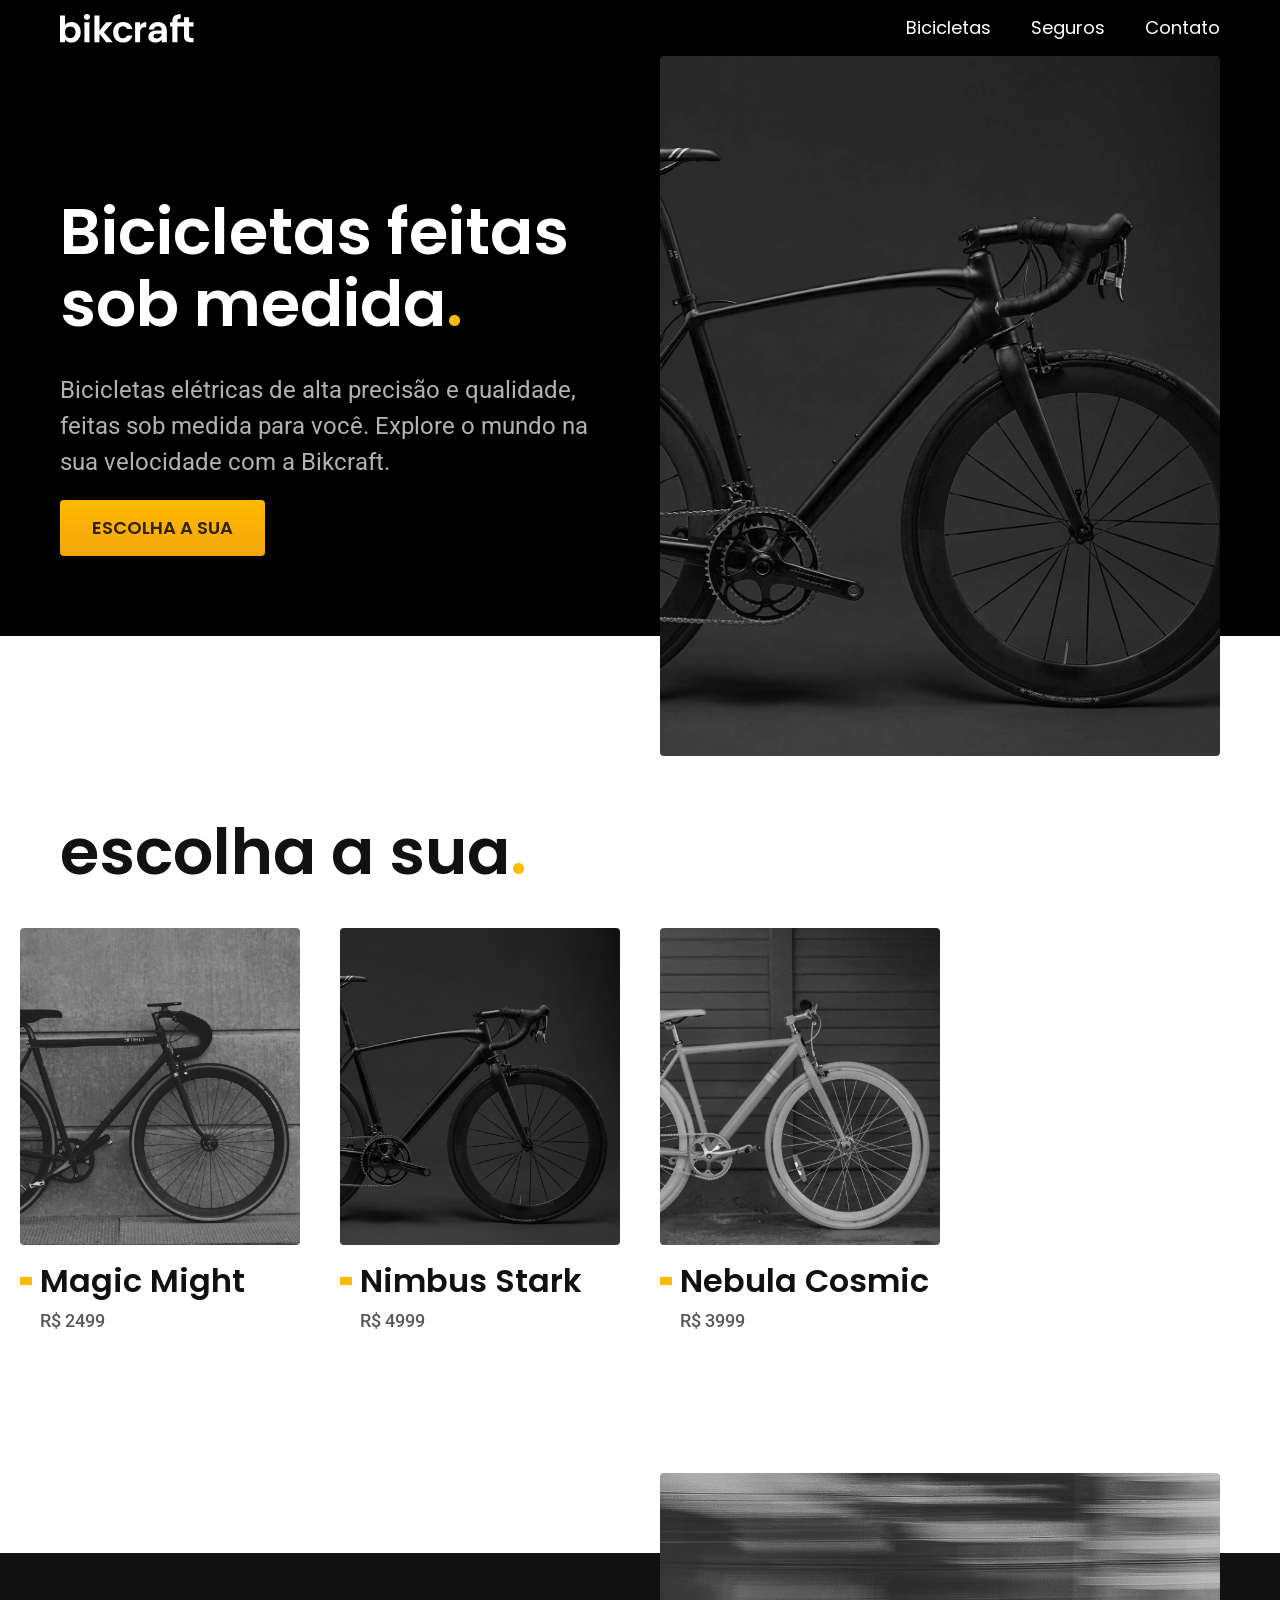
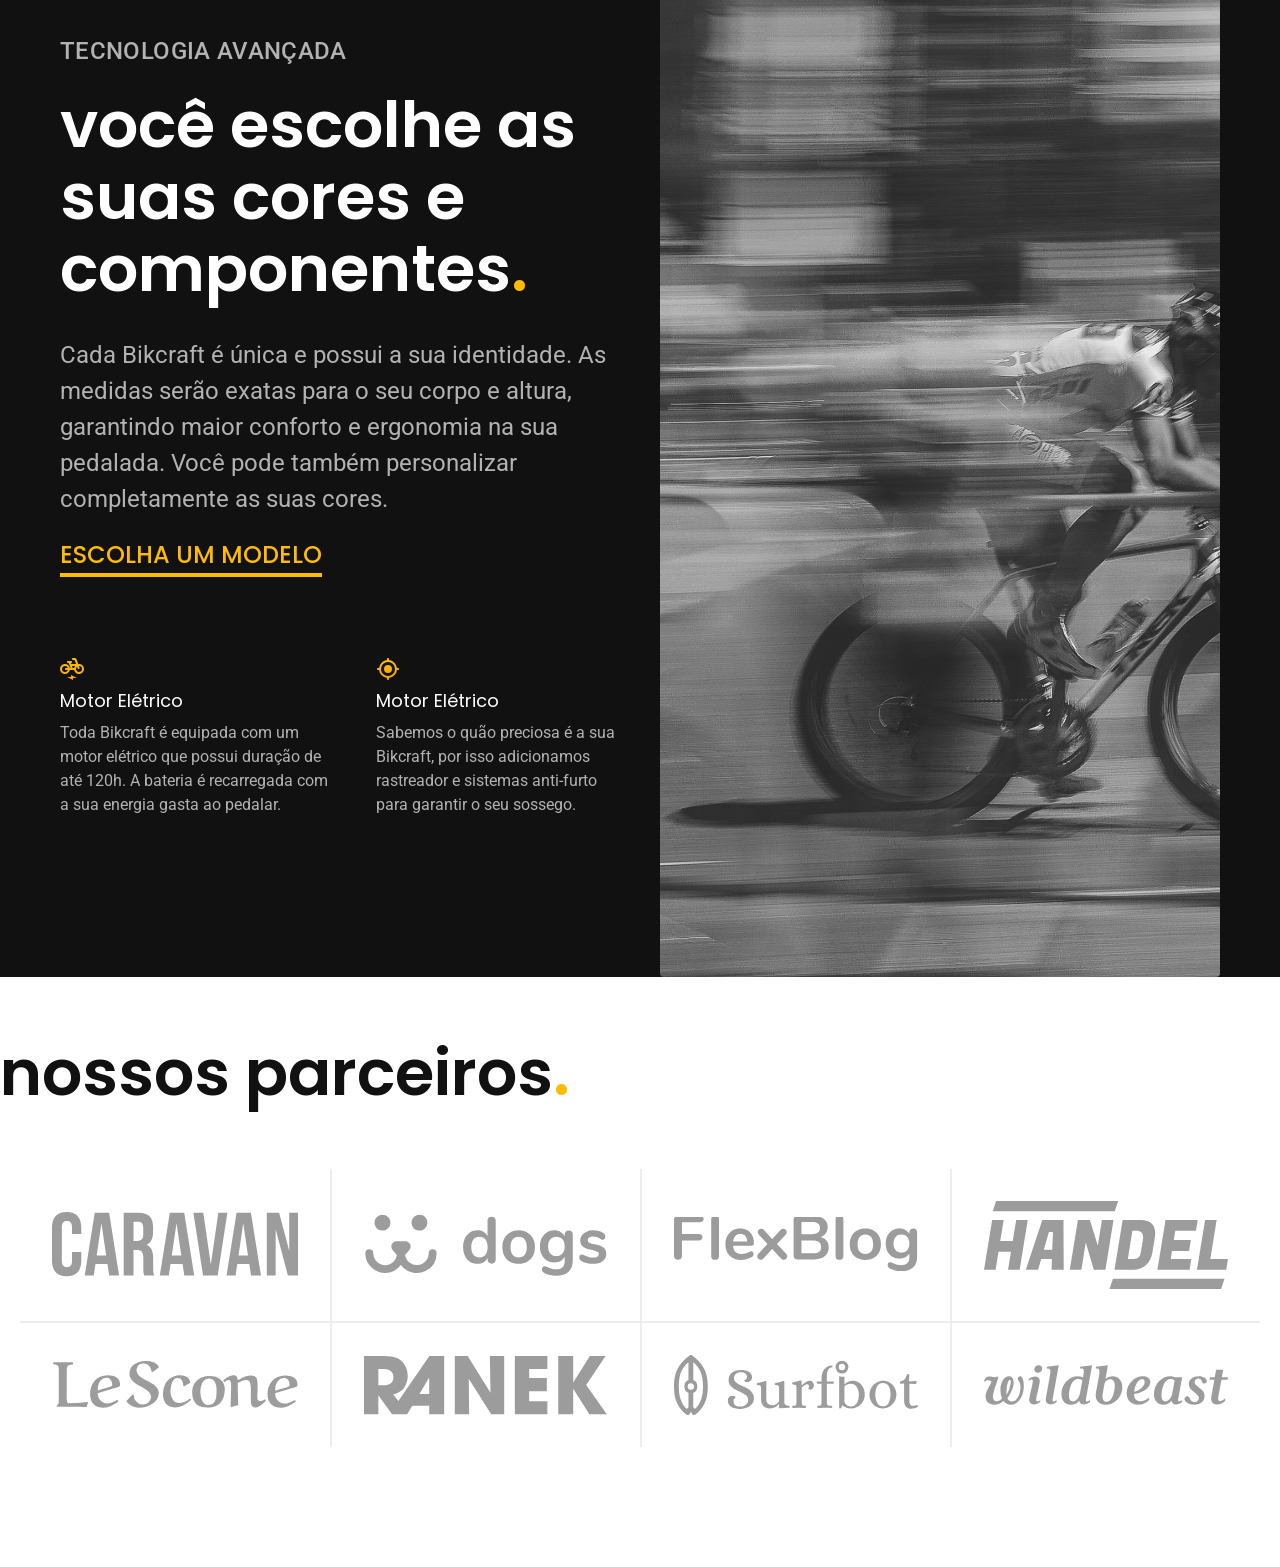
==== index.html @ 972c674c "Parceiros" ====
<!DOCTYPE html>
<html lang="en">

<head>
  <meta charset="UTF-8">
  <meta name="viewport" content="width=device-width, initial-scale=1.0">
  <title>Bikcraft - Bicicletas Elétricas</title>
  <meta name="description" content="Bicicletas elétricas de alta precisão e qualidade, feitas sob medida para o cliente. Explore o mundo na sua velocidade com a Bikcraft.">

  <link rel="stylesheet" href="./css/styles.css">
  <link rel="preconnect" href="https://fonts.googleapis.com">
  <link rel="preconnect" href="https://fonts.gstatic.com" crossorigin>
  <link href="https://fonts.googleapis.com/css2?family=Poppins:wght@400;600&family=Roboto&display=swap" rel="stylesheet">
</head>

<body>
  <header class="header-bg">
    <div class="header container">
      <a href="./">
        <img src="./img/bikcraft.svg" alt="Bikcraft">
      </a>
      <nav aria-label="primiria">
        <ul class="header-menu font-1-m cor-0">
          <li><a href="./bicicletas.html">Bicicletas</a></li>
          <li><a href="./seguros.html">Seguros</a></li>
          <li><a href="./contato.html">Contato</a></li>
        </ul>
      </nav>
    </div>
  </header>

  <main class="introducao-bg">
    <div class="introducao container">
      <div class="introducao-conteudo">
        <h1 class="font-1-xxl cor-0">Bicicletas feitas sob medida<span class="cor-p1">.</span></h1>
        <p class="font-2-l cor-5">
          Bicicletas elétricas de alta precisão e qualidade, feitas sob medida para você. Explore o mundo na sua velocidade com a Bikcraft.
        </p>
        <a class="botao" href="./bicicletas.html">Escolha a sua</a>
      </div>
      <div>
        <img src="./img/fotos/introducao.jpg" alt="Bicicleta elétrica preta.">
      </div>
    </div>
  </main>

  <article class="bicicletas-lista">
    <h2 class="container font-1-xxl">escolha a sua<span class="cor-p1">.</span></h2>

    <ul>
      <li>
        <a href="./bicicletas/magic.html">
          <img src="./img/bicicletas/magic-home.jpg" alt="Bicicleta">
          <h3 class="font-1-xl">Magic Might</h3>
          <span class="font-2-m cor-8">R$ 2499</span>
        </a>
      </li>
      <li>
        <a href="./bicicletas/nimbus.html">
          <img src="./img/bicicletas/nimbus-home.jpg" alt="Bicicleta">
          <h3 class="font-1-xl">Nimbus Stark</h3>
          <span class="font-2-m cor-8">R$ 4999</span>
        </a>
      </li>
      <li>
        <a href="./bicicletas/nebula.html">
          <img src="./img/bicicletas/nebula-home.jpg" alt="Bicicleta">
          <h3 class="font-1-xl">Nebula Cosmic</h3>
          <span class="font-2-m cor-8">R$ 3999</span>
        </a>
      </li>
    </ul>
  </article>

  <article class="tecnologia-bg">
    <div class="tecnologia container">
      <div class="tecnologia-conteudo">
        <span class="font-2-l-b cor-5">Tecnologia Avançada</span>
        <h2 class="font-1-xxl cor-0">você escolhe as suas cores e componentes<span class="cor-p1">.</span></h2>
        <p class="font-2-l cor-5">Cada Bikcraft é única e possui a sua identidade. As medidas serão exatas para o seu corpo e altura, garantindo maior conforto e ergonomia na sua pedalada. Você pode também personalizar completamente as suas cores.</p>
        <a class="link" href="./bicicletas.html">Escolha um modelo</a>
        <div class="tecnologia-vantagens">
          <div>
            <img src="./img/icones/eletrica.svg" alt="">
            <h3 class="font-1-m cor-0">Motor Elétrico</h3>
            <p class="font-2-s cor-5">Toda Bikcraft é equipada com um motor elétrico que possui duração de até 120h. A bateria é recarregada com a sua energia gasta ao pedalar.</p>
          </div>
          <div>
            <img src="./img/icones/rastreador.svg" alt="">
            <h3 class="font-1-m cor-0">Motor Elétrico</h3>
            <p class="font-2-s cor-5">Sabemos o quão preciosa é a sua Bikcraft, por isso adicionamos rastreador e sistemas anti-furto para garantir o seu sossego.</p>
          </div>
        </div>
      </div>
      <div class="tecnologia-imagem">
        <img src="./img/fotos/tecnologia.jpg" alt="">
      </div>
    </div>
  </article>

  <section class="parceiros" aria-label="Nossos Parceiros">
    <h2 class="font-1-xxl cor">nossos parceiros<span class="cor-p1">.</span></h2>

    <ul>
      <li><img src="./img/parceiros/caravan.svg" alt="caravan"></li>
      <li><img src="./img/parceiros/dogs.svg" alt="dogs"></li>
      <li><img src="./img/parceiros/flexblog.svg" alt="flexblog"></li>
      <li><img src="./img/parceiros/handel.svg" alt="handel"></li>
      <li><img src="./img/parceiros/lescone.svg" alt="lescone"></li>
      <li><img src="./img/parceiros/ranek.svg" alt="ranek"></li>
      <li><img src="./img/parceiros/surfbot.svg" alt="surfbot"></li>
      <li><img src="./img/parceiros/wildbeast.svg" alt="wildbeast"></li>
    </ul>

  </section>
</body>

</html>
---- css/styles.css ----
@import "./global/global.css";
@import "./utilidades/tipografia.css";
@import "./utilidades/cores.css";

@import "./global/header.css";

/*Utilidades*/
@import "./utilidades/componentes.css";


/* Home */
@import "./home/introducao.css";
@import "./home/tecnologia.css";
@import "./home/parceiros.css";


/* Bicicletas */
@import "./bicicletas/bicicletas-lista.css";
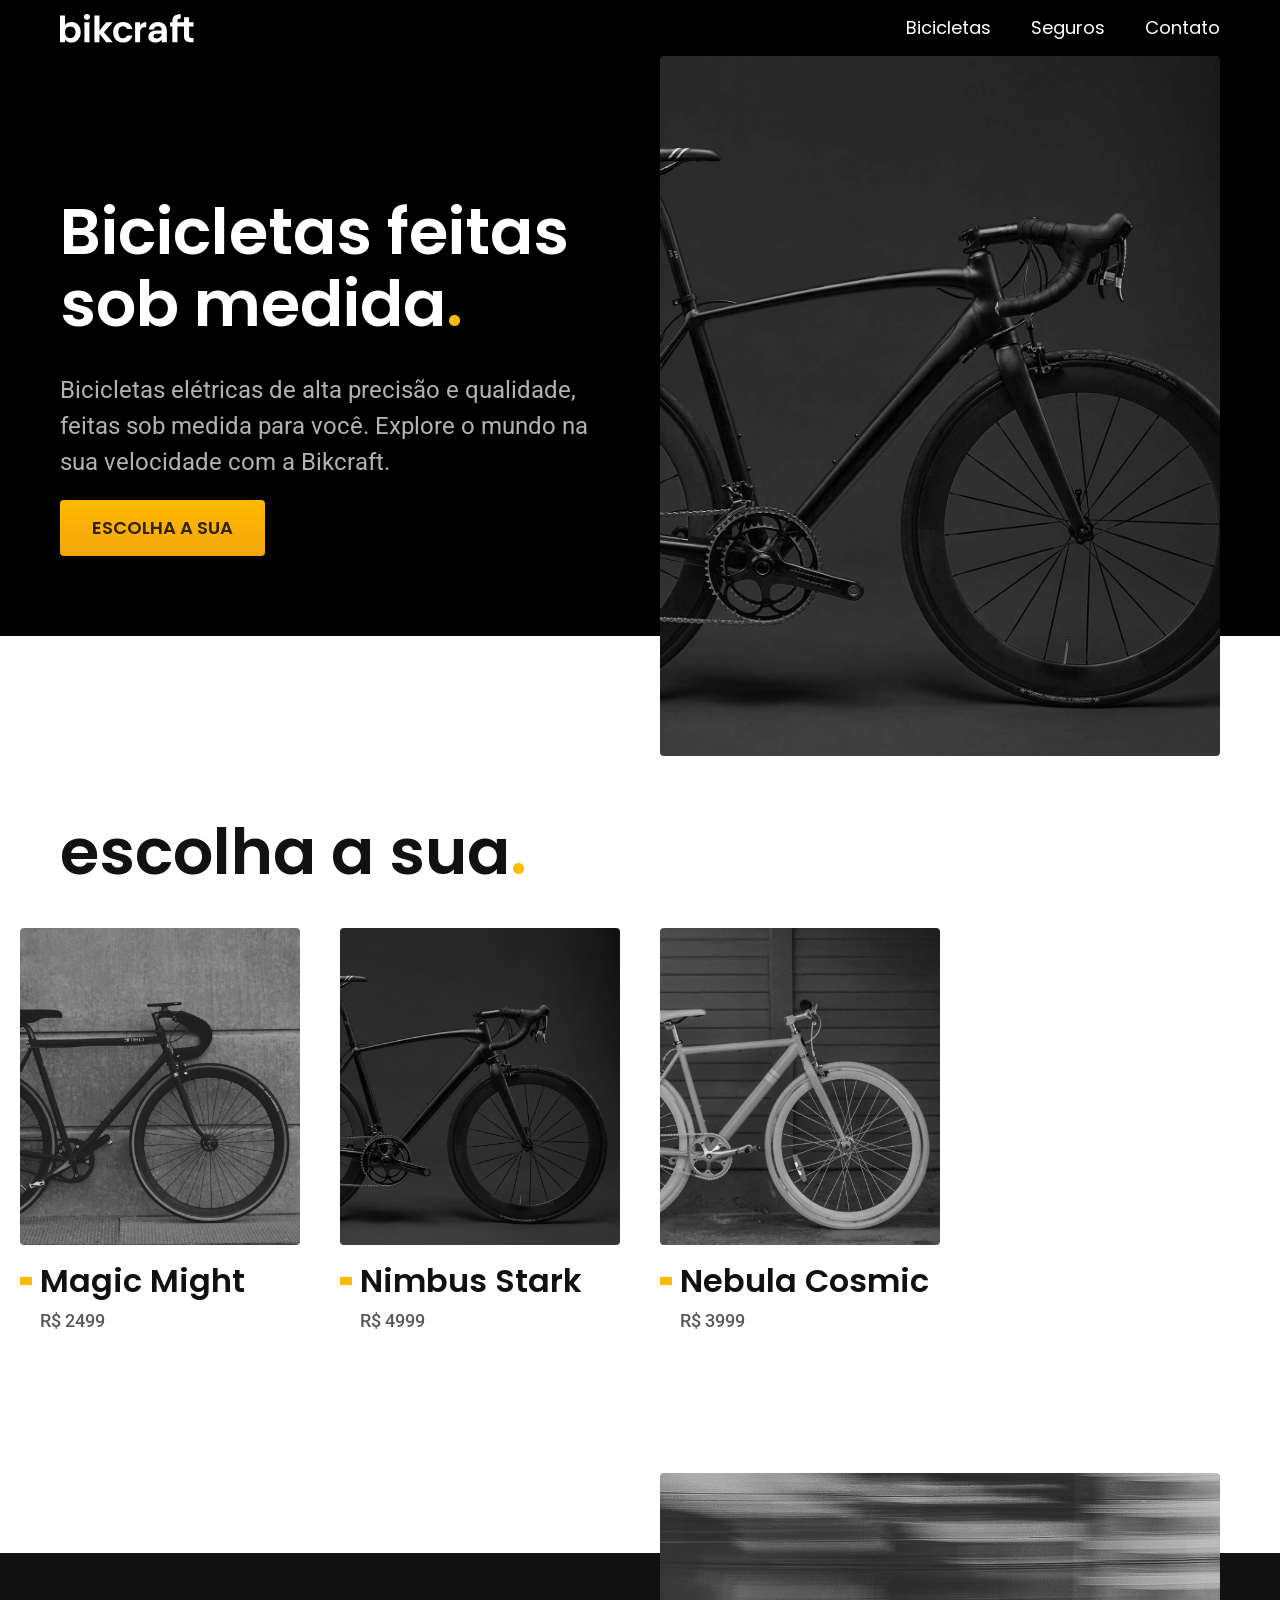
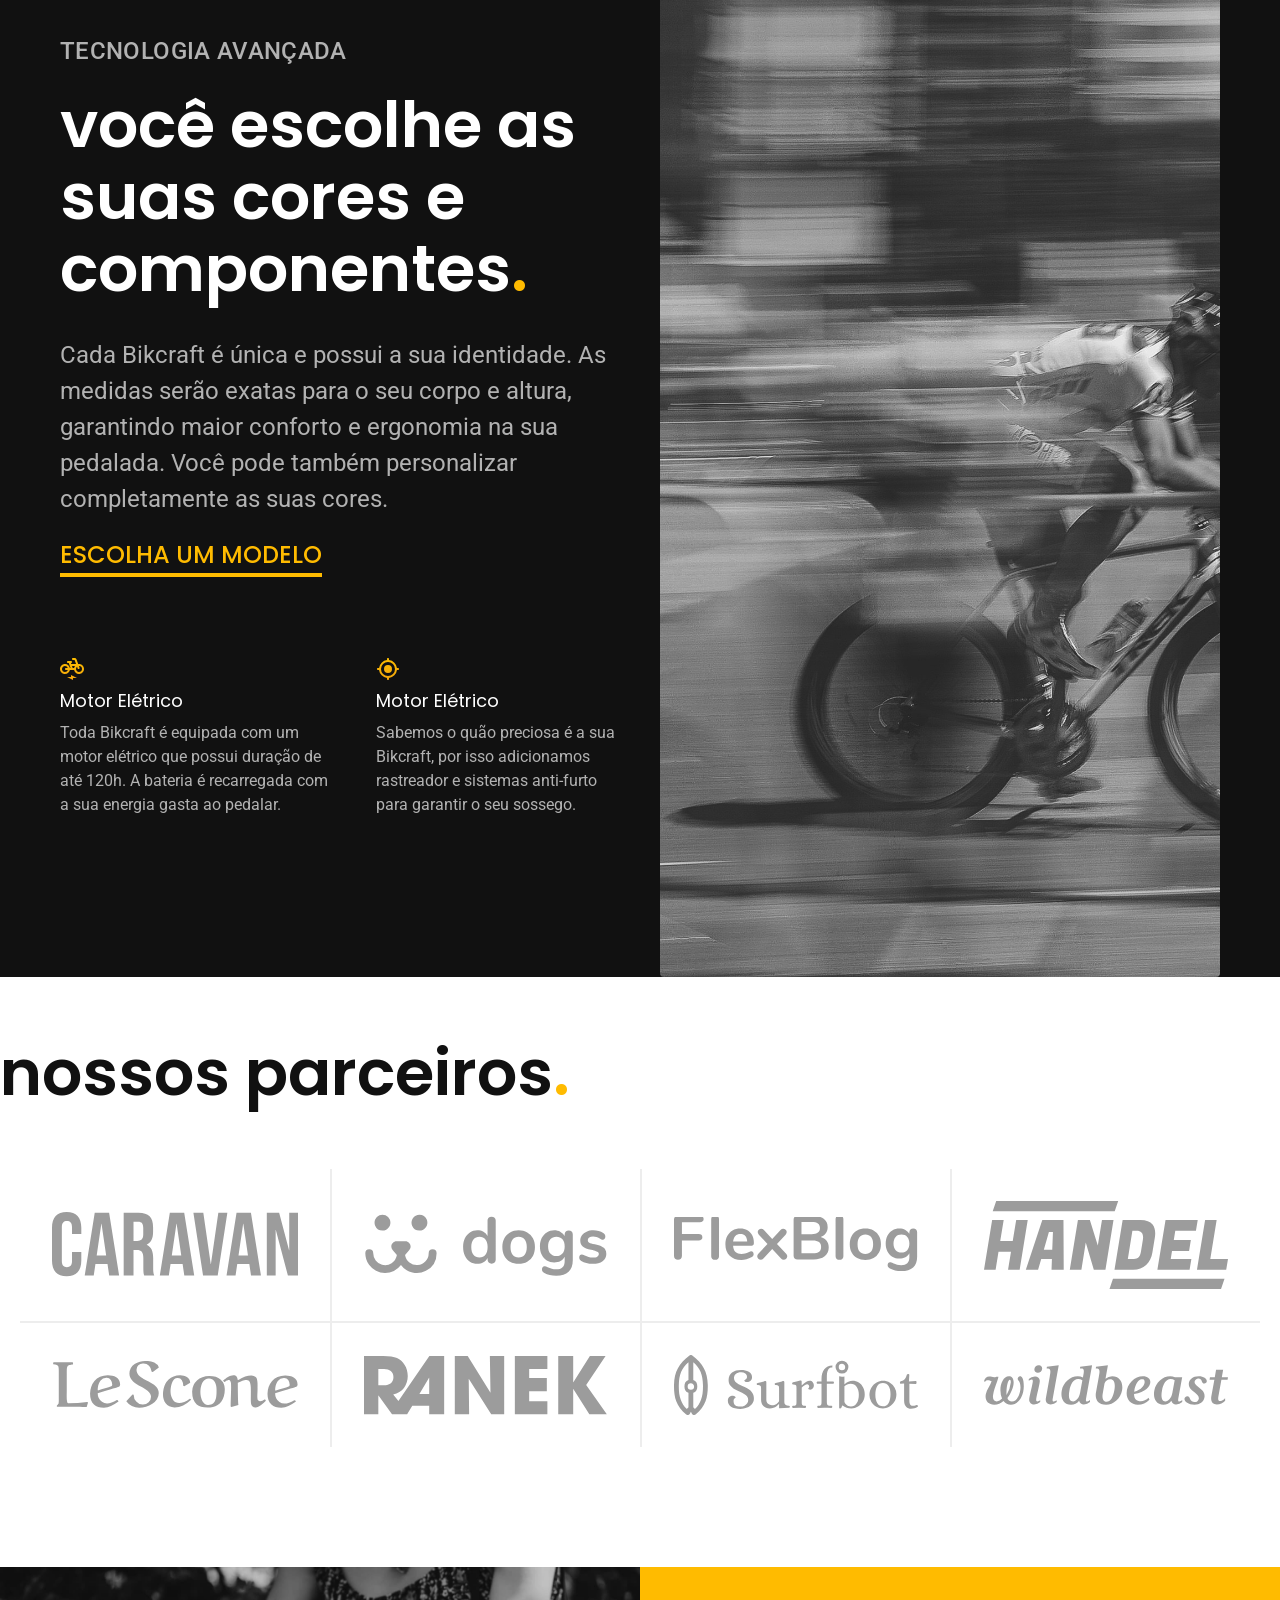
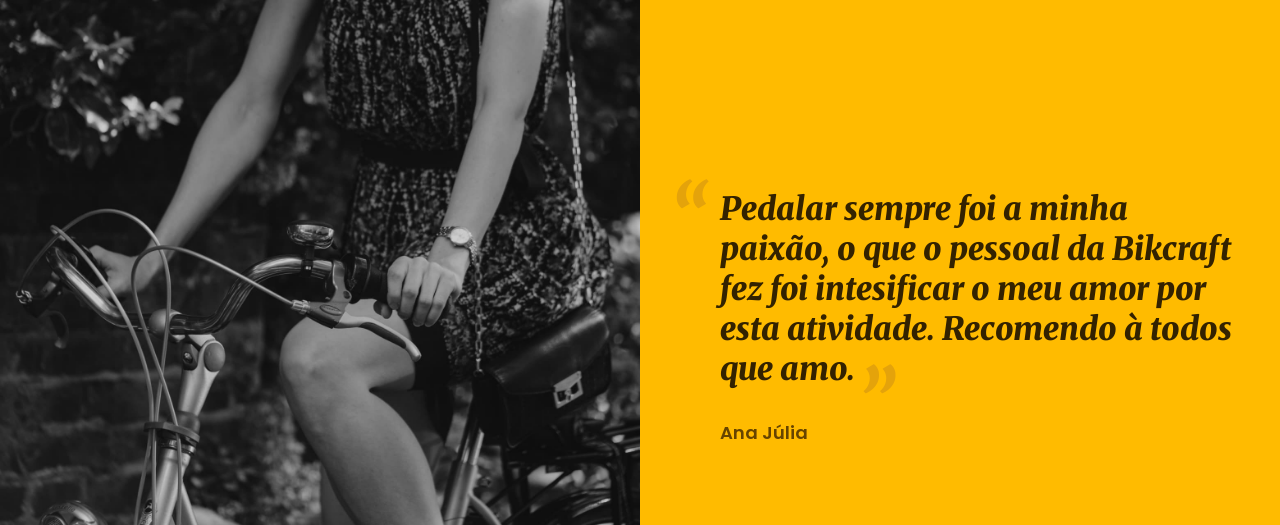
==== commit 9aeb8faa: "Depoimentos" ====
--- a/index.html
+++ b/index.html
@@ -8,9 +8,11 @@
   <meta name="description" content="Bicicletas elétricas de alta precisão e qualidade, feitas sob medida para o cliente. Explore o mundo na sua velocidade com a Bikcraft.">
 
   <link rel="stylesheet" href="./css/styles.css">
+
+
   <link rel="preconnect" href="https://fonts.googleapis.com">
   <link rel="preconnect" href="https://fonts.gstatic.com" crossorigin>
-  <link href="https://fonts.googleapis.com/css2?family=Poppins:wght@400;600&family=Roboto&display=swap" rel="stylesheet">
+  <link href="https://fonts.googleapis.com/css2?family=Merriweather:ital,opsz,wght@1,18..144,900&family=Poppins:wght@400;600&family=Roboto&display=swap" rel="stylesheet">
 </head>
 
 <body>
@@ -111,7 +113,20 @@
       <li><img src="./img/parceiros/surfbot.svg" alt="surfbot"></li>
       <li><img src="./img/parceiros/wildbeast.svg" alt="wildbeast"></li>
     </ul>
+  </section>
 
+  <section class="depoimento ">
+    <div>
+      <img src="./img/fotos/depoimento.jpg" alt="Depoimento">
+    </div>
+    <div class="depoimento-conteudo">
+      <blockquote class="font-1-xl cor-p5">
+        <p>
+          Pedalar sempre foi a minha paixão, o que o pessoal da Bikcraft fez foi intesificar o meu amor por esta atividade. Recomendo à todos que amo.
+        </p>
+      </blockquote>
+      <span class="font-1-m-b cor-p4">Ana Júlia</span>
+    </div>
   </section>
 </body>
 
--- a/css/styles.css
+++ b/css/styles.css
@@ -12,6 +12,7 @@
 @import "./home/introducao.css";
 @import "./home/tecnologia.css";
 @import "./home/parceiros.css";
+@import "./home/depoimento.css";
 
 
 /* Bicicletas */
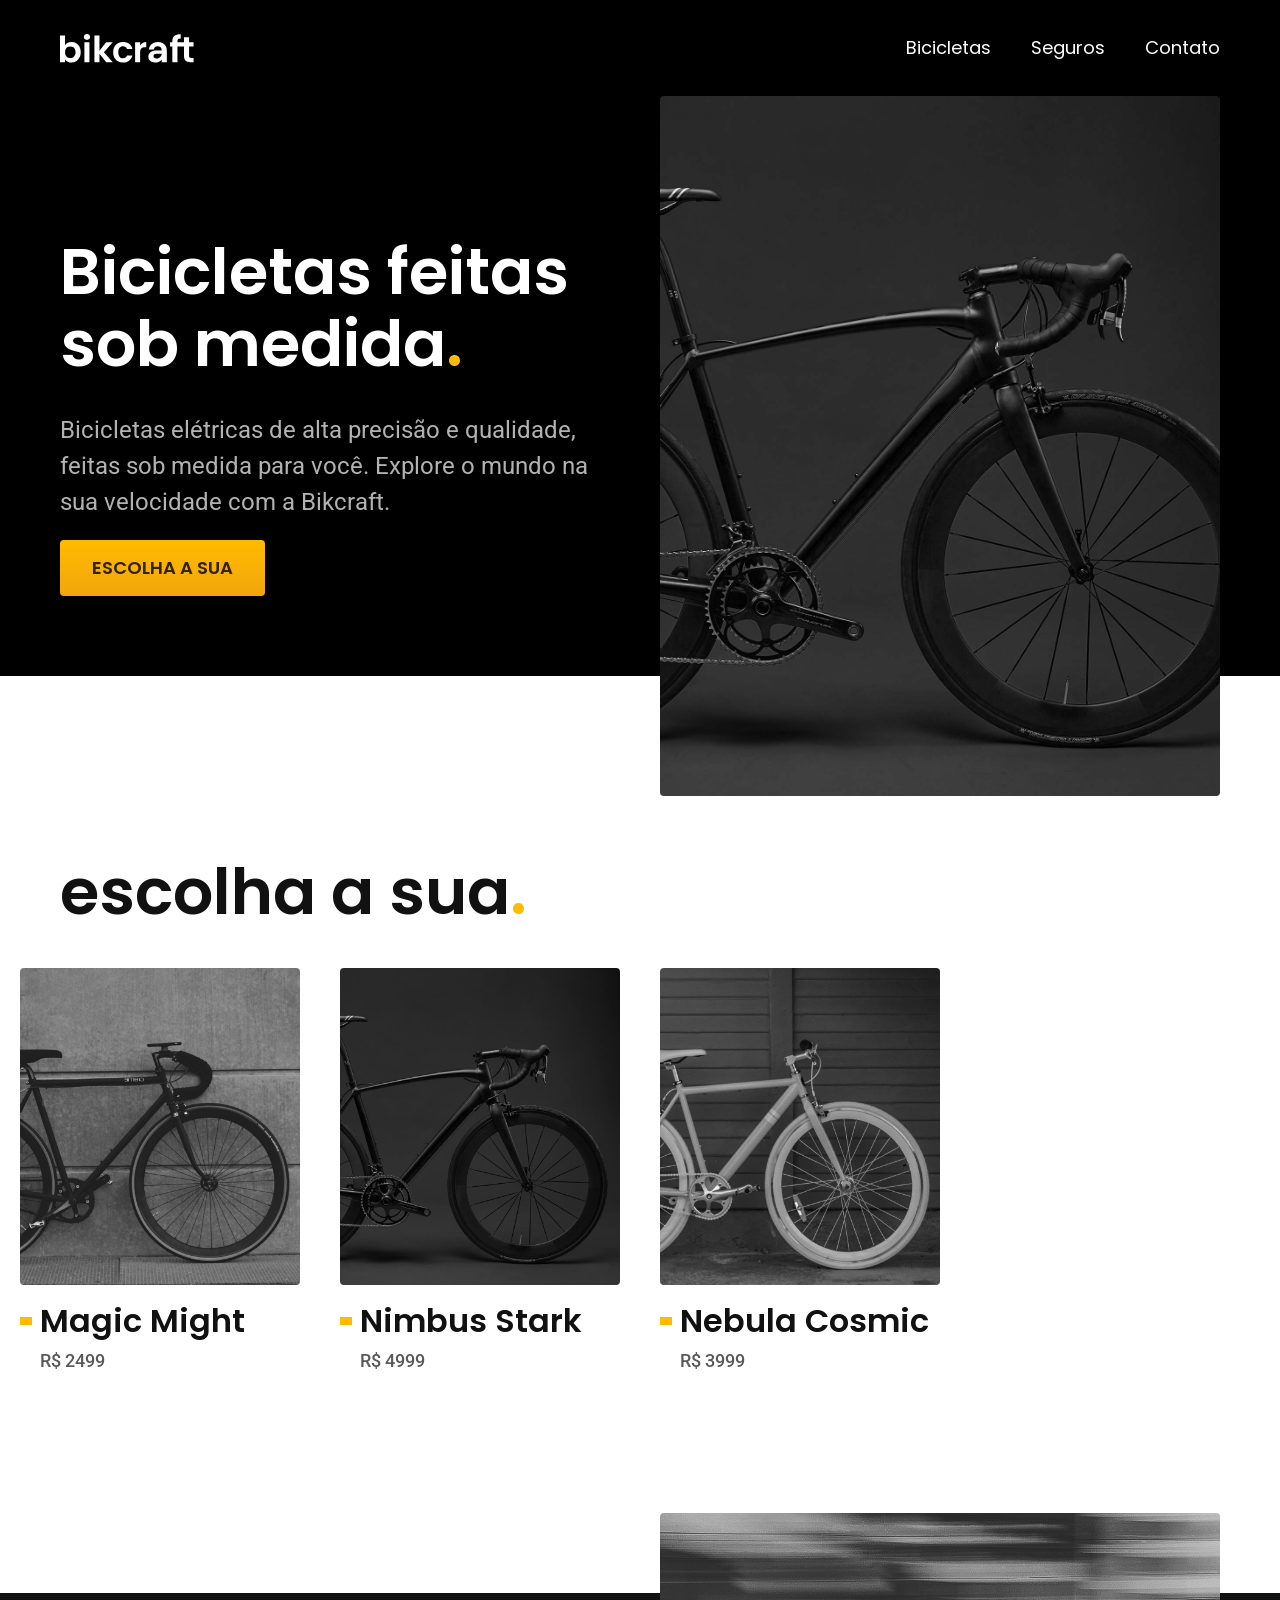
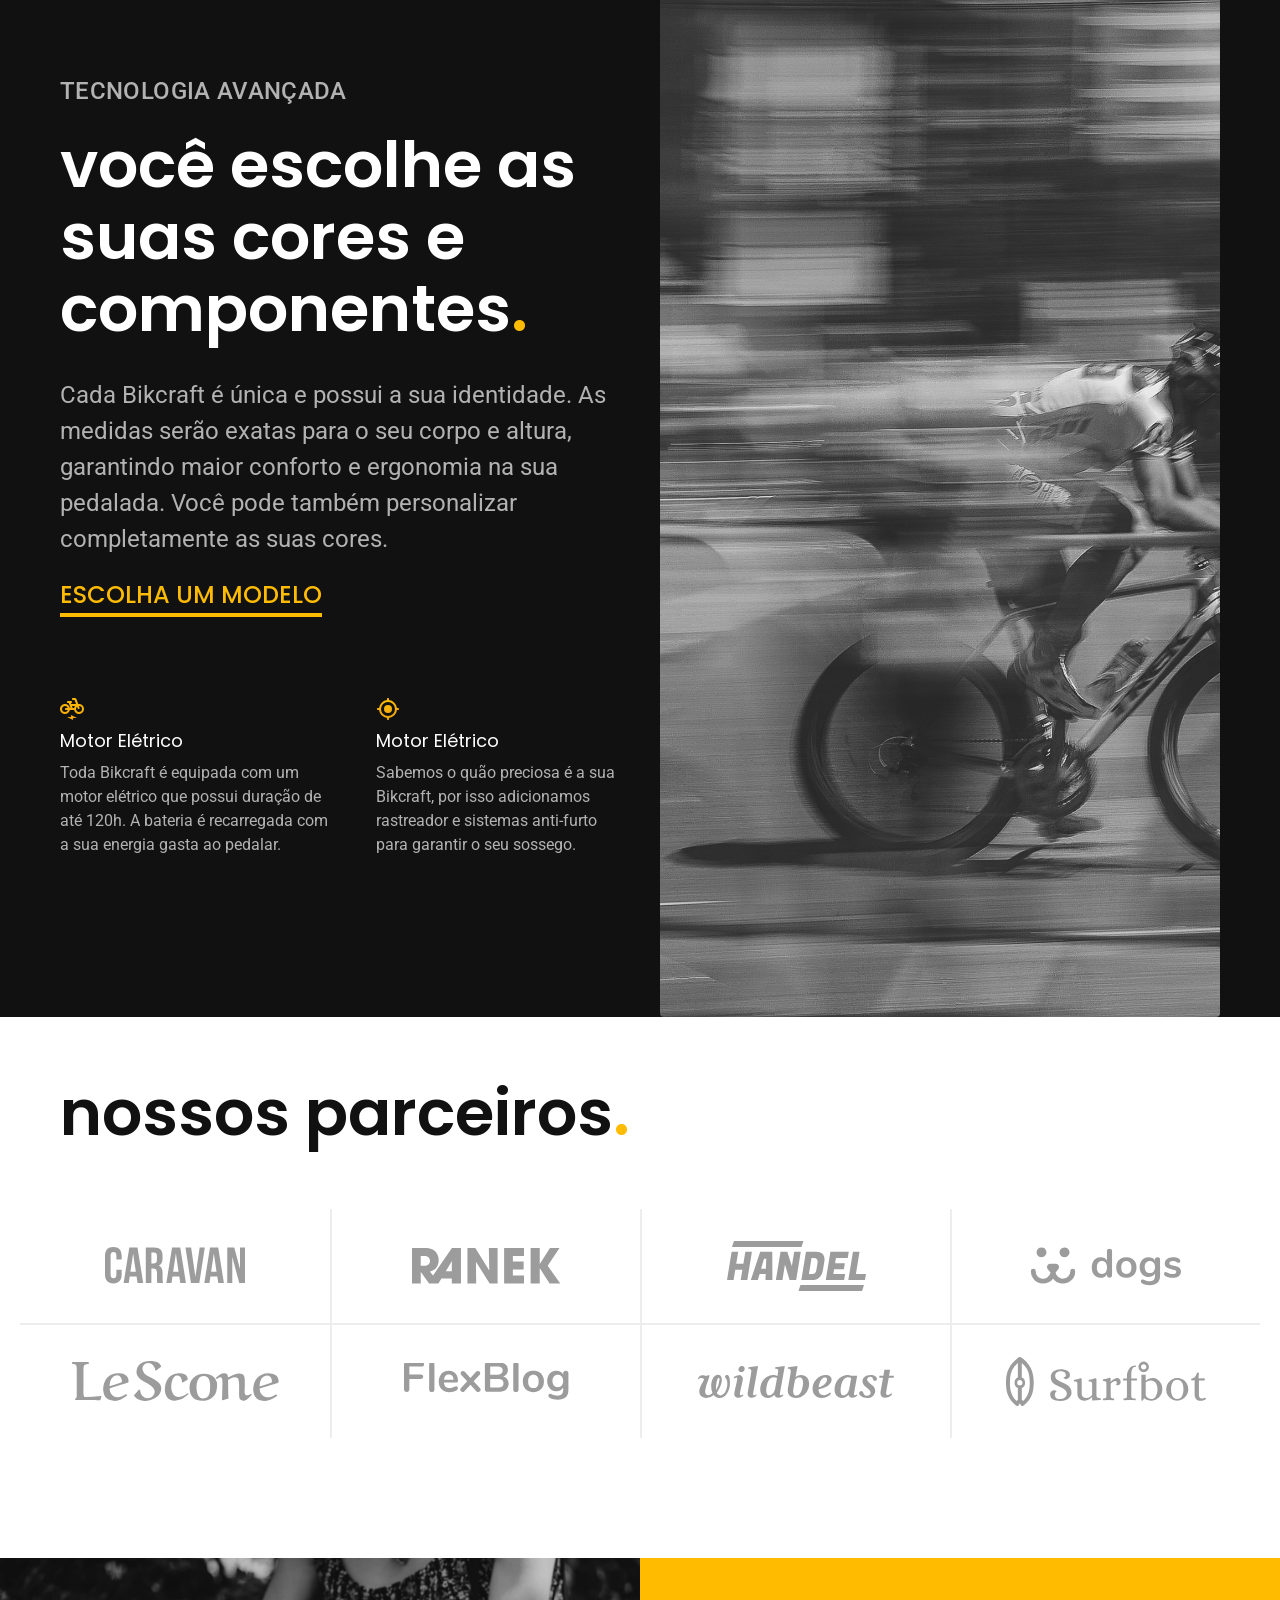
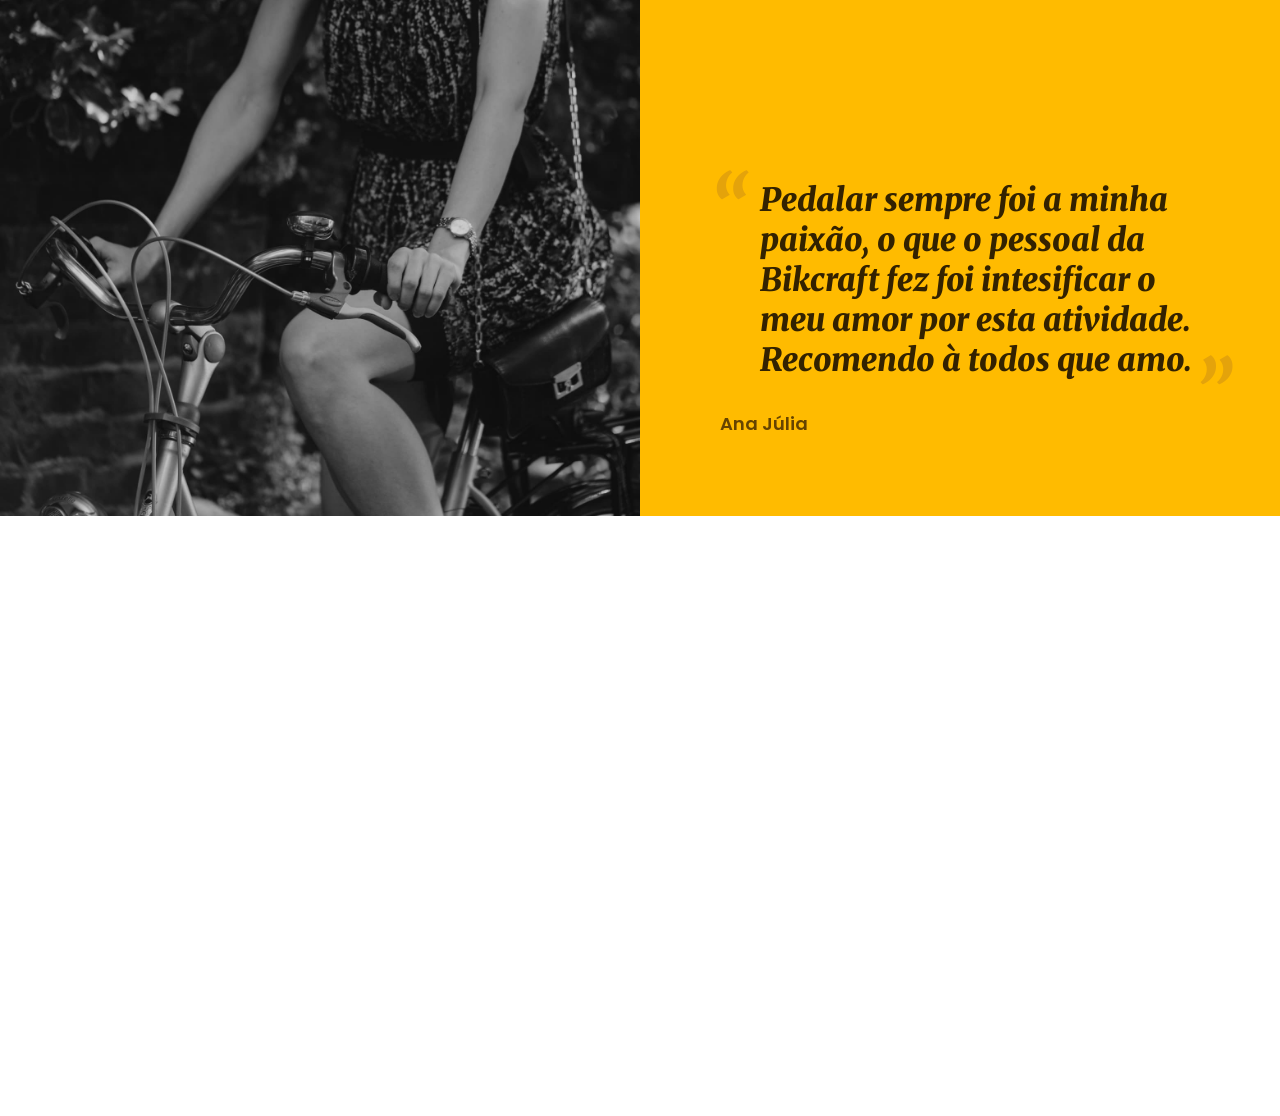
==== commit 6dfc26f2: "Fix: parceros h2" ====
--- a/index.html
+++ b/index.html
@@ -101,17 +101,17 @@
   </article>
 
   <section class="parceiros" aria-label="Nossos Parceiros">
-    <h2 class="font-1-xxl cor">nossos parceiros<span class="cor-p1">.</span></h2>
+    <h2 class="container font-1-xxl">nossos parceiros<span class="cor-p1">.</span></h2>
 
     <ul>
       <li><img src="./img/parceiros/caravan.svg" alt="caravan"></li>
+      <li><img src="./img/parceiros/ranek.svg" alt="ranek"></li>
+      <li><img src="./img/parceiros/handel.svg" alt="handel"></li>
       <li><img src="./img/parceiros/dogs.svg" alt="dogs"></li>
+      <li><img src="./img/parceiros/lescone.svg" alt="lescone"></li>
       <li><img src="./img/parceiros/flexblog.svg" alt="flexblog"></li>
-      <li><img src="./img/parceiros/handel.svg" alt="handel"></li>
-      <li><img src="./img/parceiros/lescone.svg" alt="lescone"></li>
-      <li><img src="./img/parceiros/ranek.svg" alt="ranek"></li>
+      <li><img src="./img/parceiros/wildbeast.svg" alt="wildbeast"></li>
       <li><img src="./img/parceiros/surfbot.svg" alt="surfbot"></li>
-      <li><img src="./img/parceiros/wildbeast.svg" alt="wildbeast"></li>
     </ul>
   </section>
 
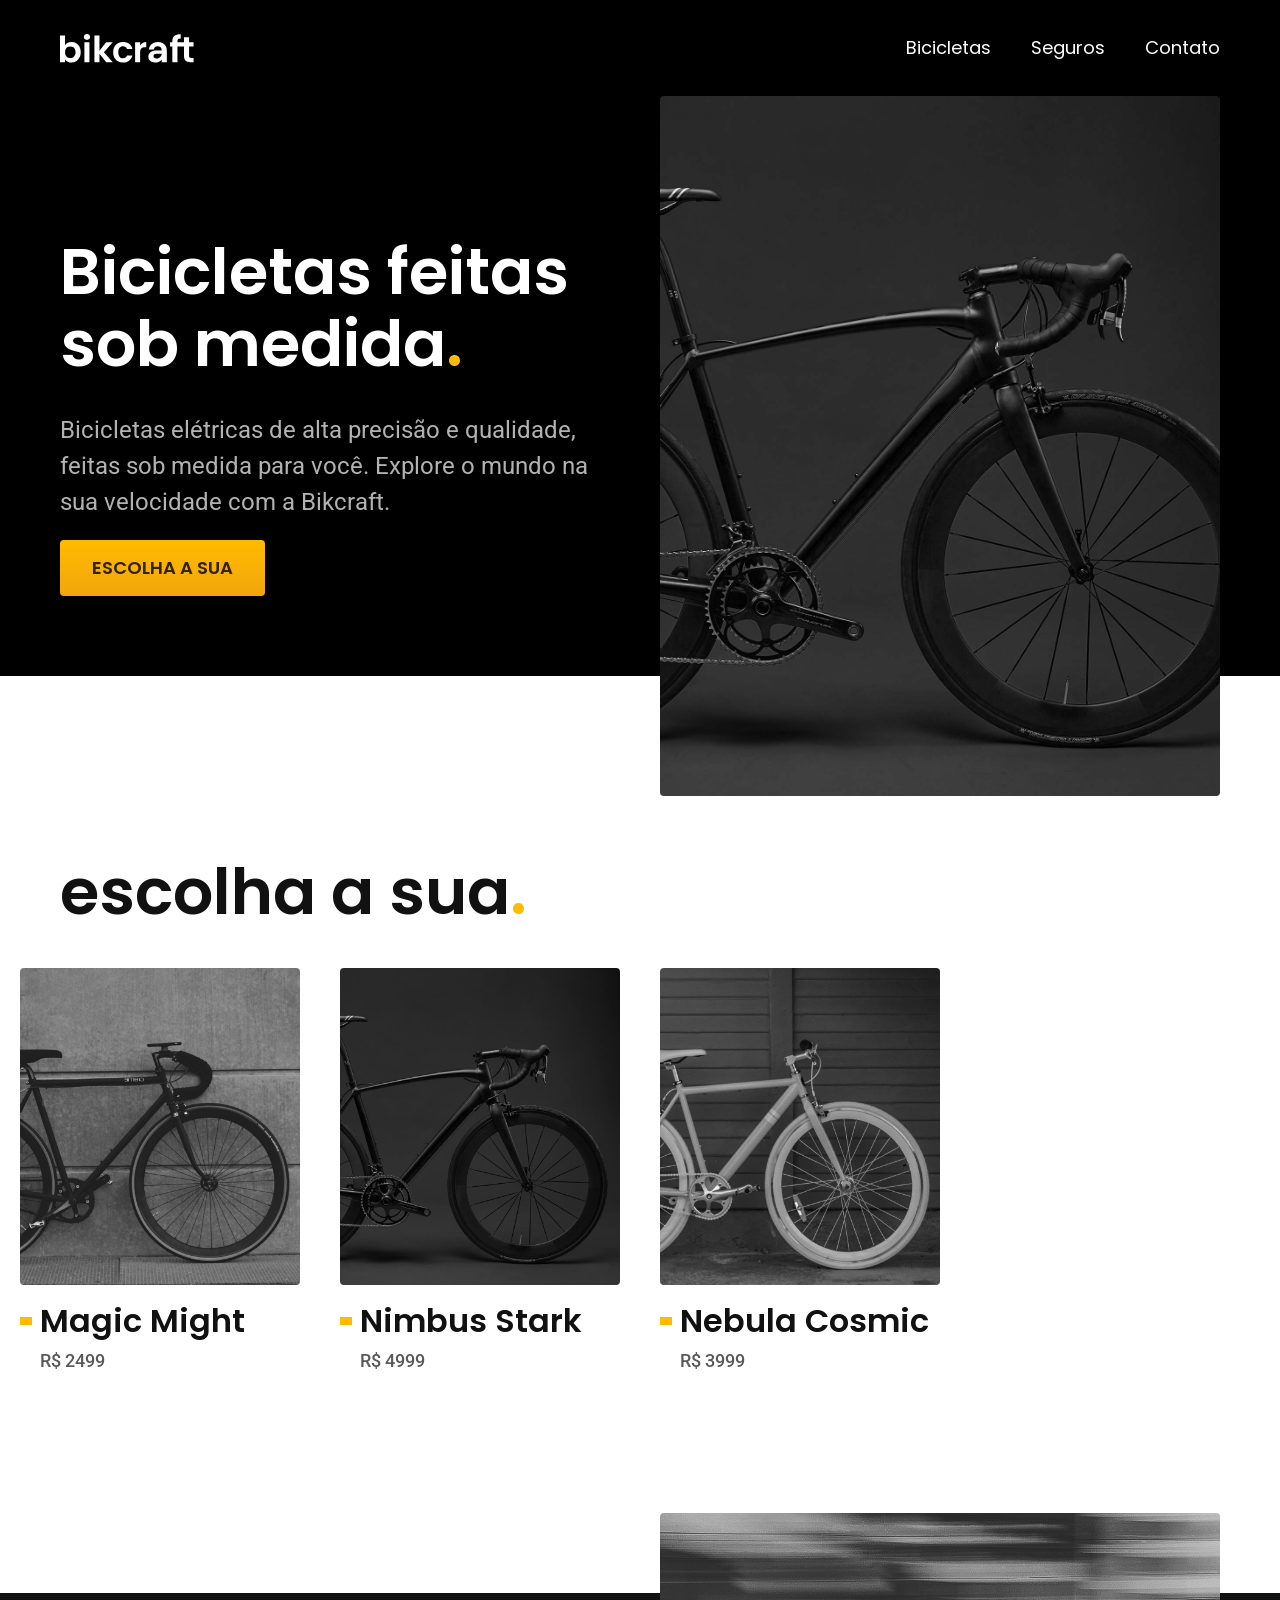
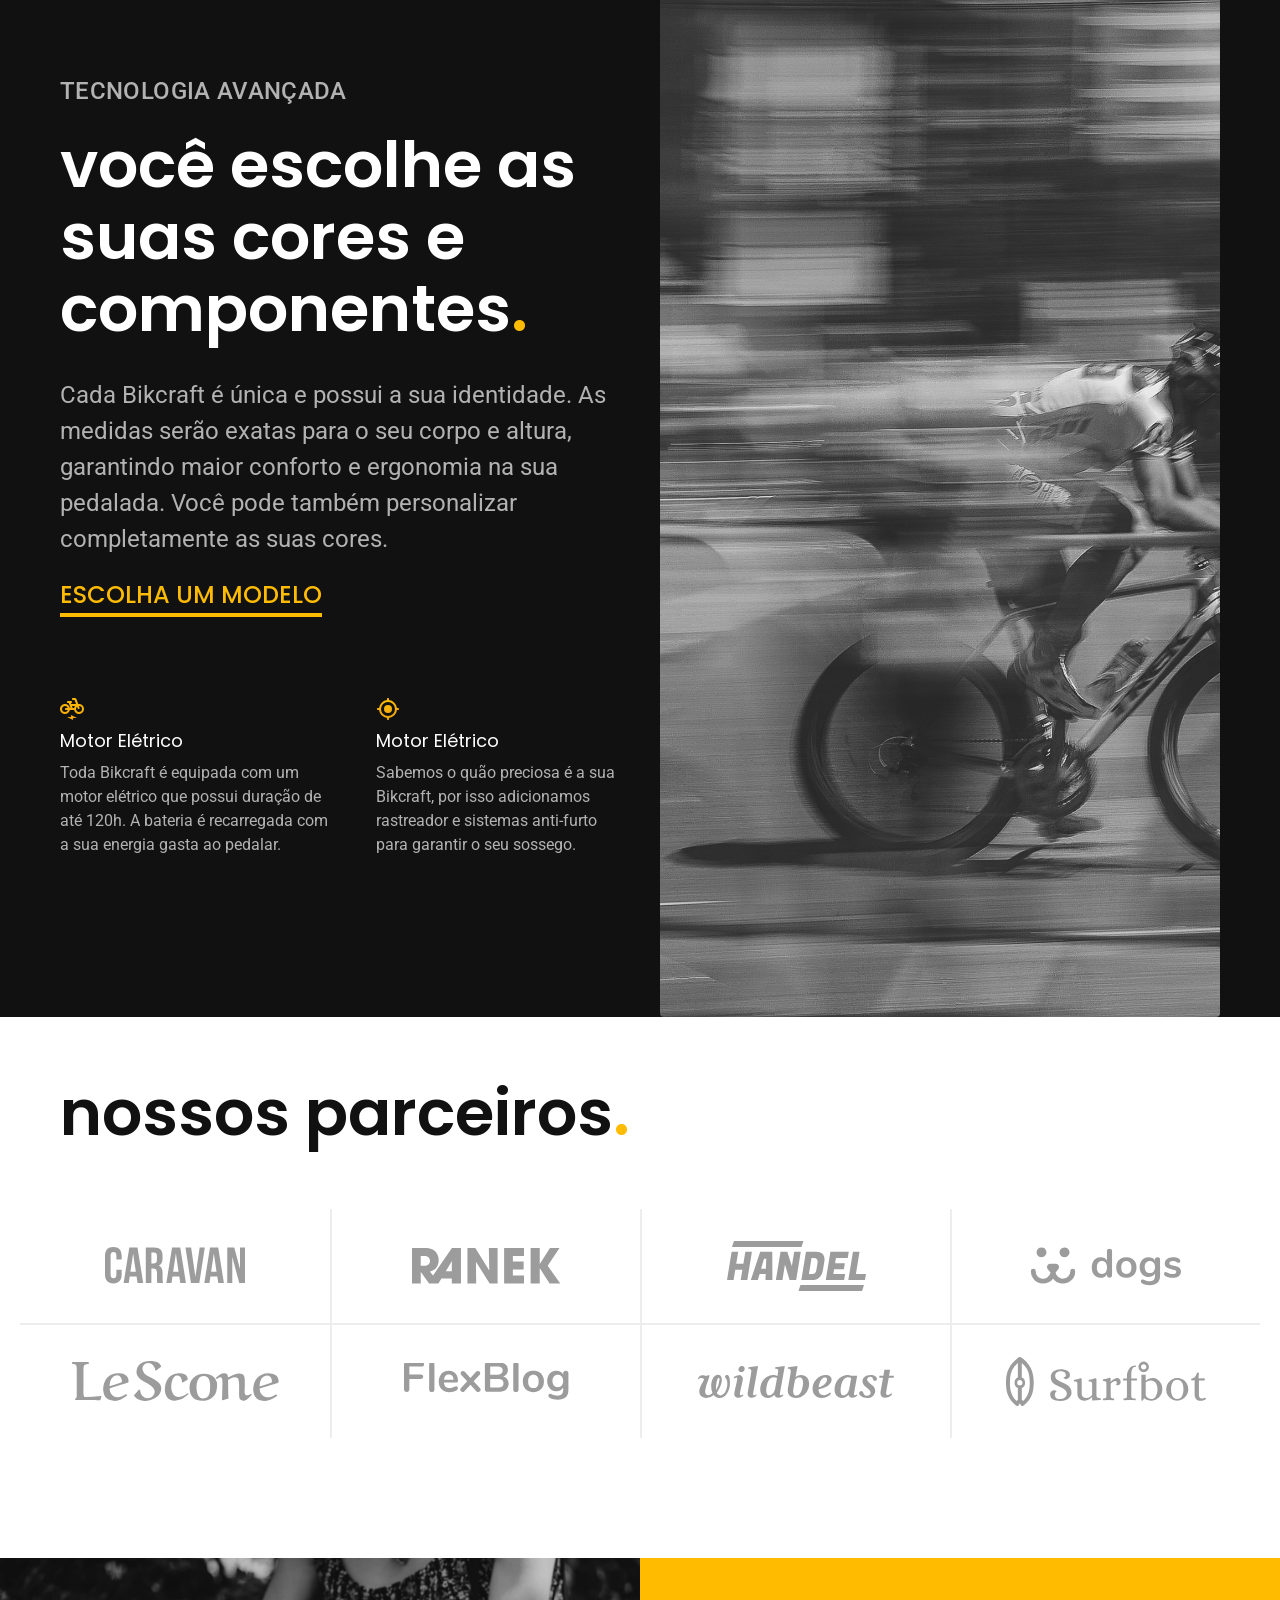
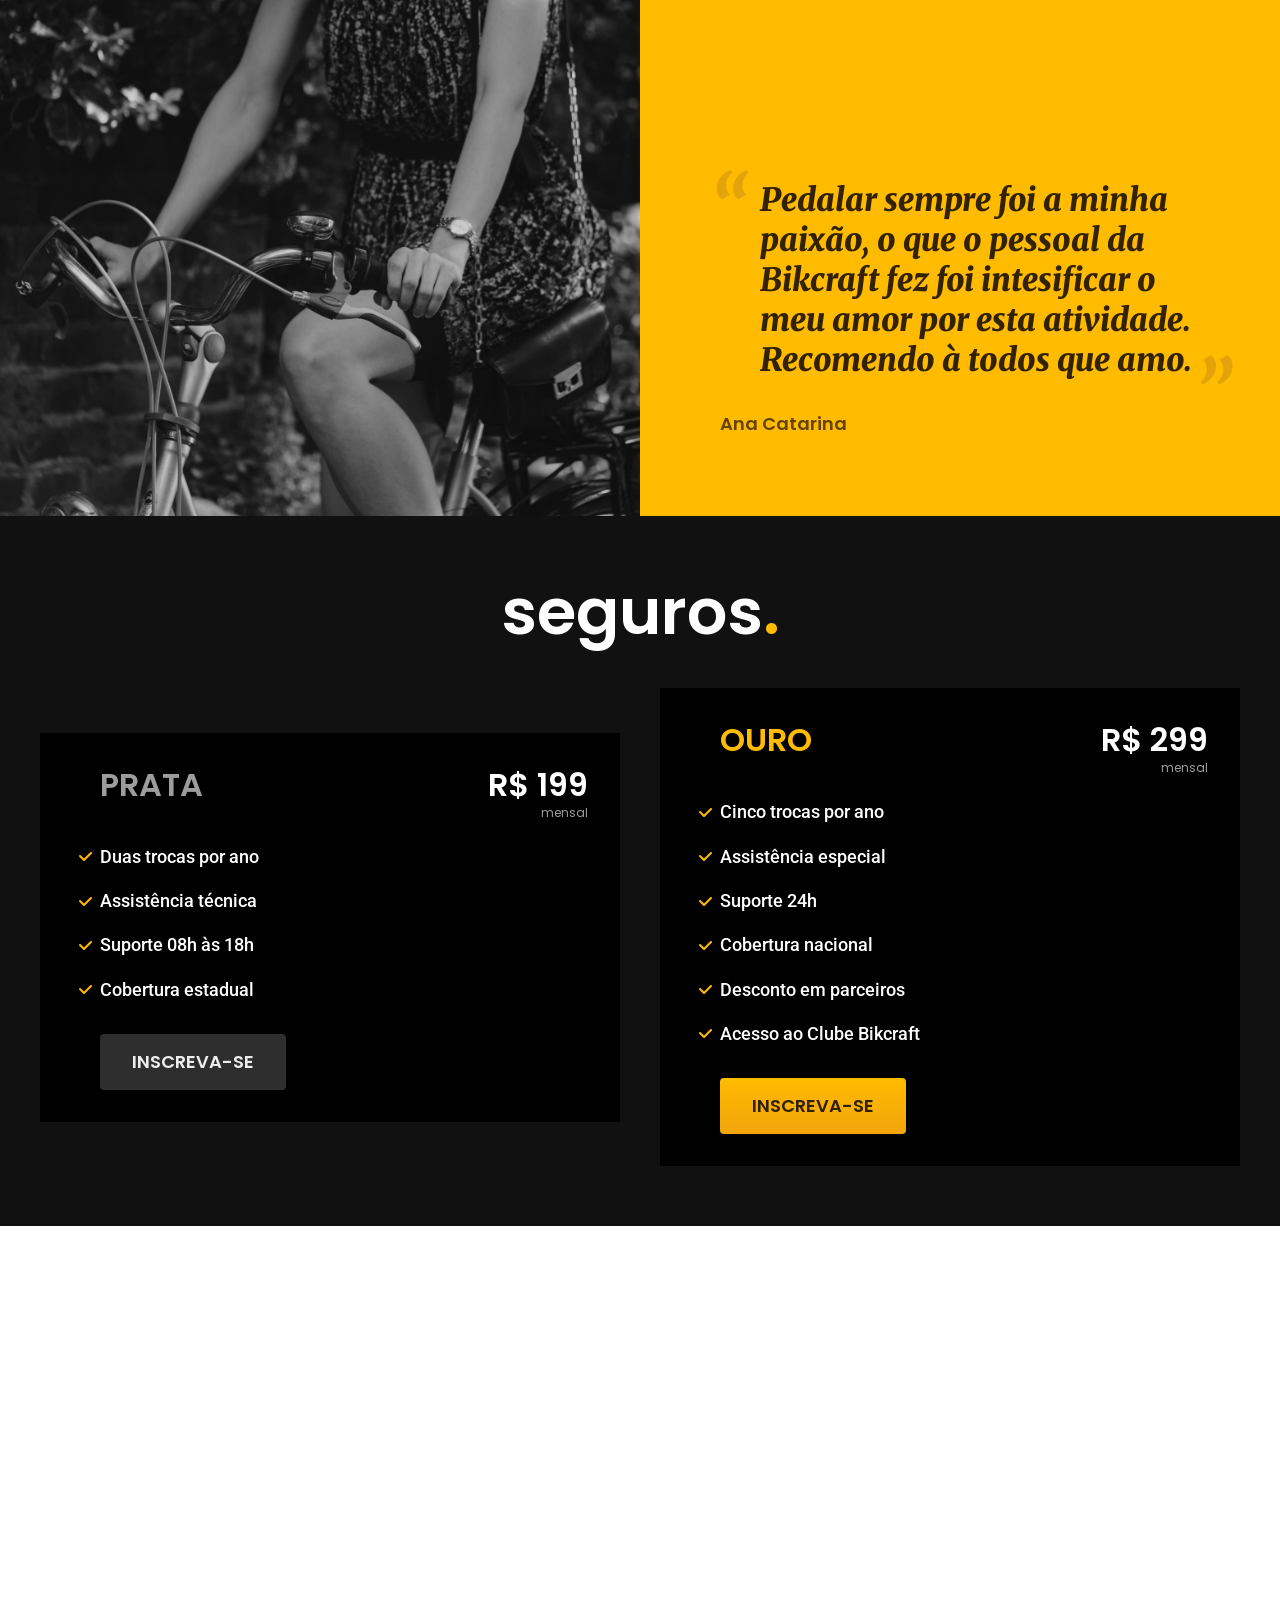
==== commit 87ba1708: "Seguros" ====
--- a/index.html
+++ b/index.html
@@ -125,9 +125,40 @@
           Pedalar sempre foi a minha paixão, o que o pessoal da Bikcraft fez foi intesificar o meu amor por esta atividade. Recomendo à todos que amo.
         </p>
       </blockquote>
-      <span class="font-1-m-b cor-p4">Ana Júlia</span>
+      <span class="font-1-m-b cor-p4">Ana Catarina</span>
     </div>
   </section>
+
+  <article class="seguros-bg">
+    <div class="seguros container">
+      <h2 class="container font-1-xxl cor-0">seguros<span class="cor-p1">.</span></h2>
+      <div class="seguros-item">
+        <h3 class="font-1-xl cor-6">PRATA</h3>
+        <span class="font-1-xl cor-0">R$ 199 <span class="font-1-xs cor-6">mensal</span></span>
+        <ul class="font-2-m cor-0">
+          <li>Duas trocas por ano</li>
+          <li>Assistência técnica</li>
+          <li>Suporte 08h às 18h</li>
+          <li>Cobertura estadual</li>
+        </ul>
+        <a class="botao secundario" href="./orcamento.html">inscreva-se</a>
+      </div>
+
+      <div class="seguros-item">
+        <h3 class="font-1-xl cor-p1">OURO</h3>
+        <span class="font-1-xl cor-0">R$ 299 <span class="font-1-xs cor-6">mensal</span></span>
+        <ul class="font-2-m cor-0">
+          <li>Cinco trocas por ano</li>
+          <li>Assistência especial</li>
+          <li>Suporte 24h</li>
+          <li>Cobertura nacional</li>
+          <li>Desconto em parceiros</li>
+          <li>Acesso ao Clube Bikcraft</li>
+        </ul>
+        <a class="botao" href="./orcamento.html">inscreva-se</a>
+      </div>
+    </div>
+  </article>
 </body>
 
 </html>
--- a/css/styles.css
+++ b/css/styles.css
@@ -18,5 +18,7 @@
 /* Bicicletas */
 @import "./bicicletas/bicicletas-lista.css";
 
+/* Seguros */
+@import "./seguros/seguros.css";
 
 
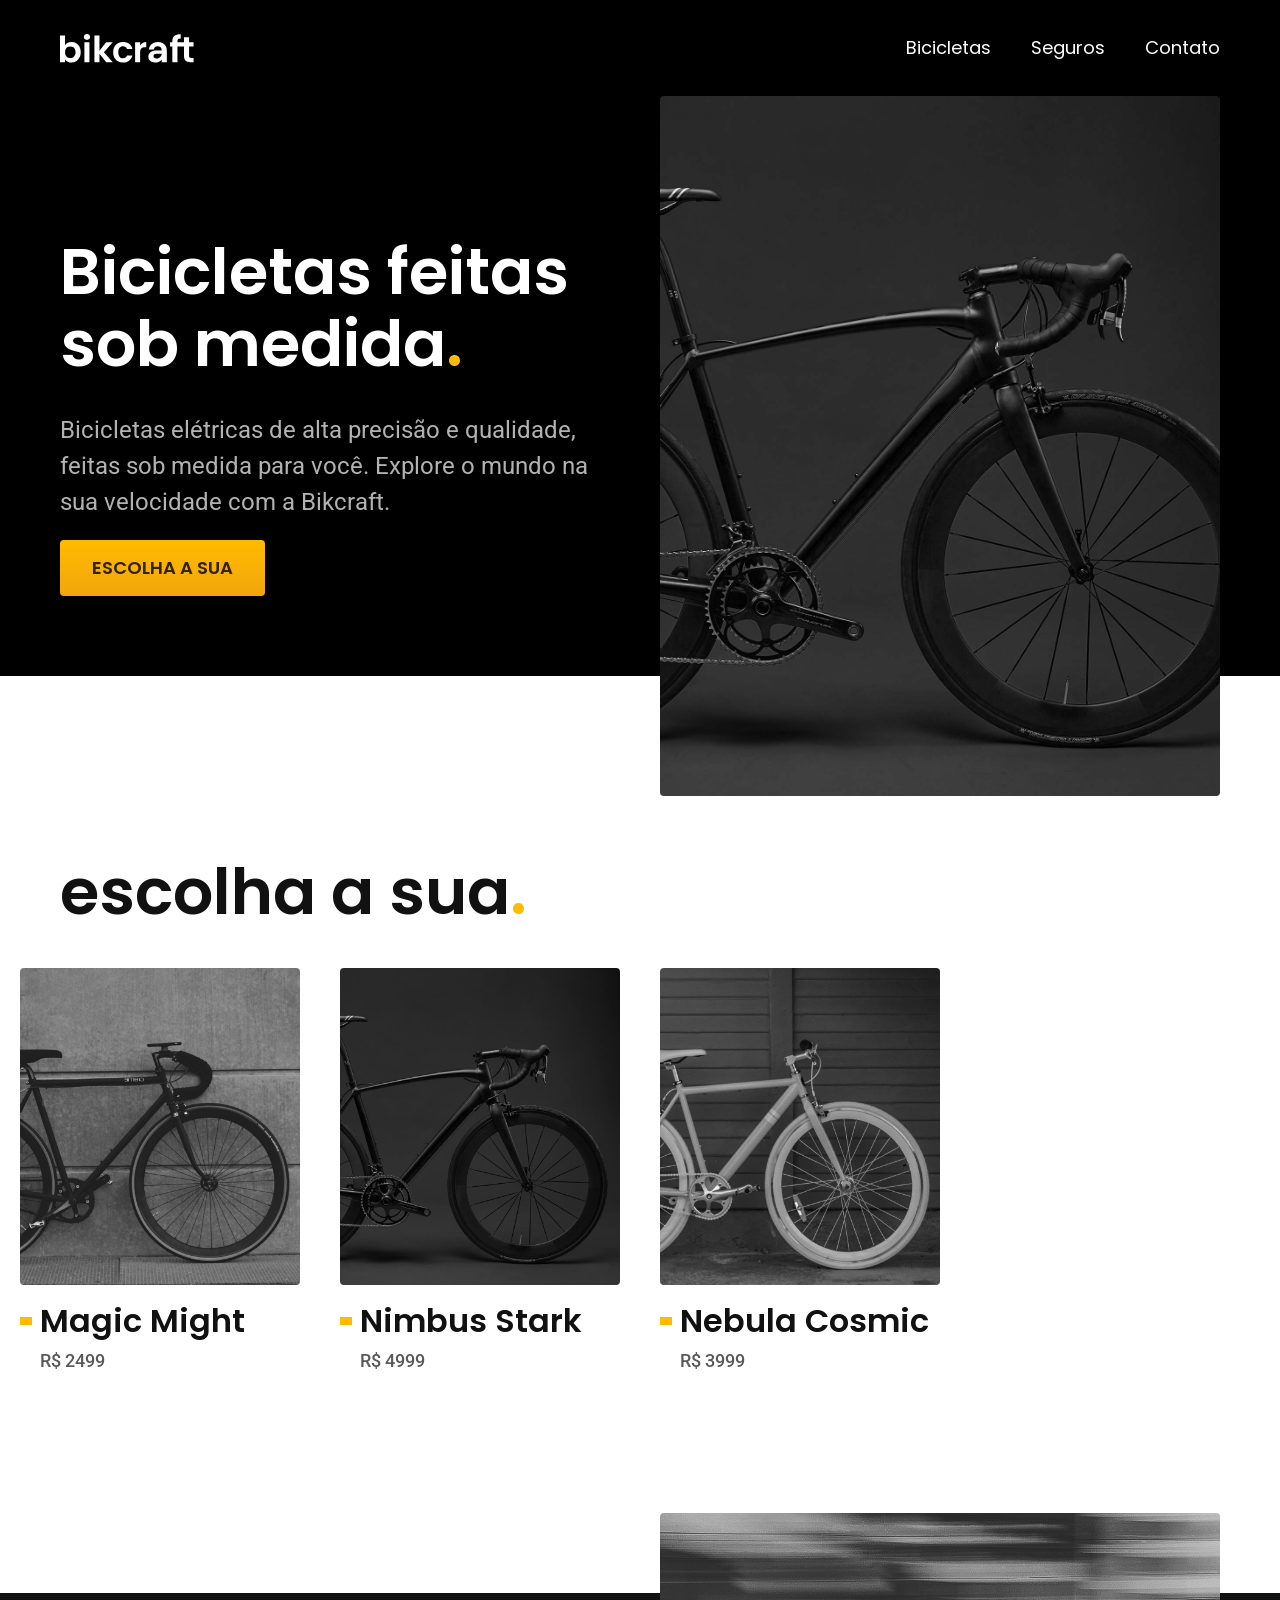
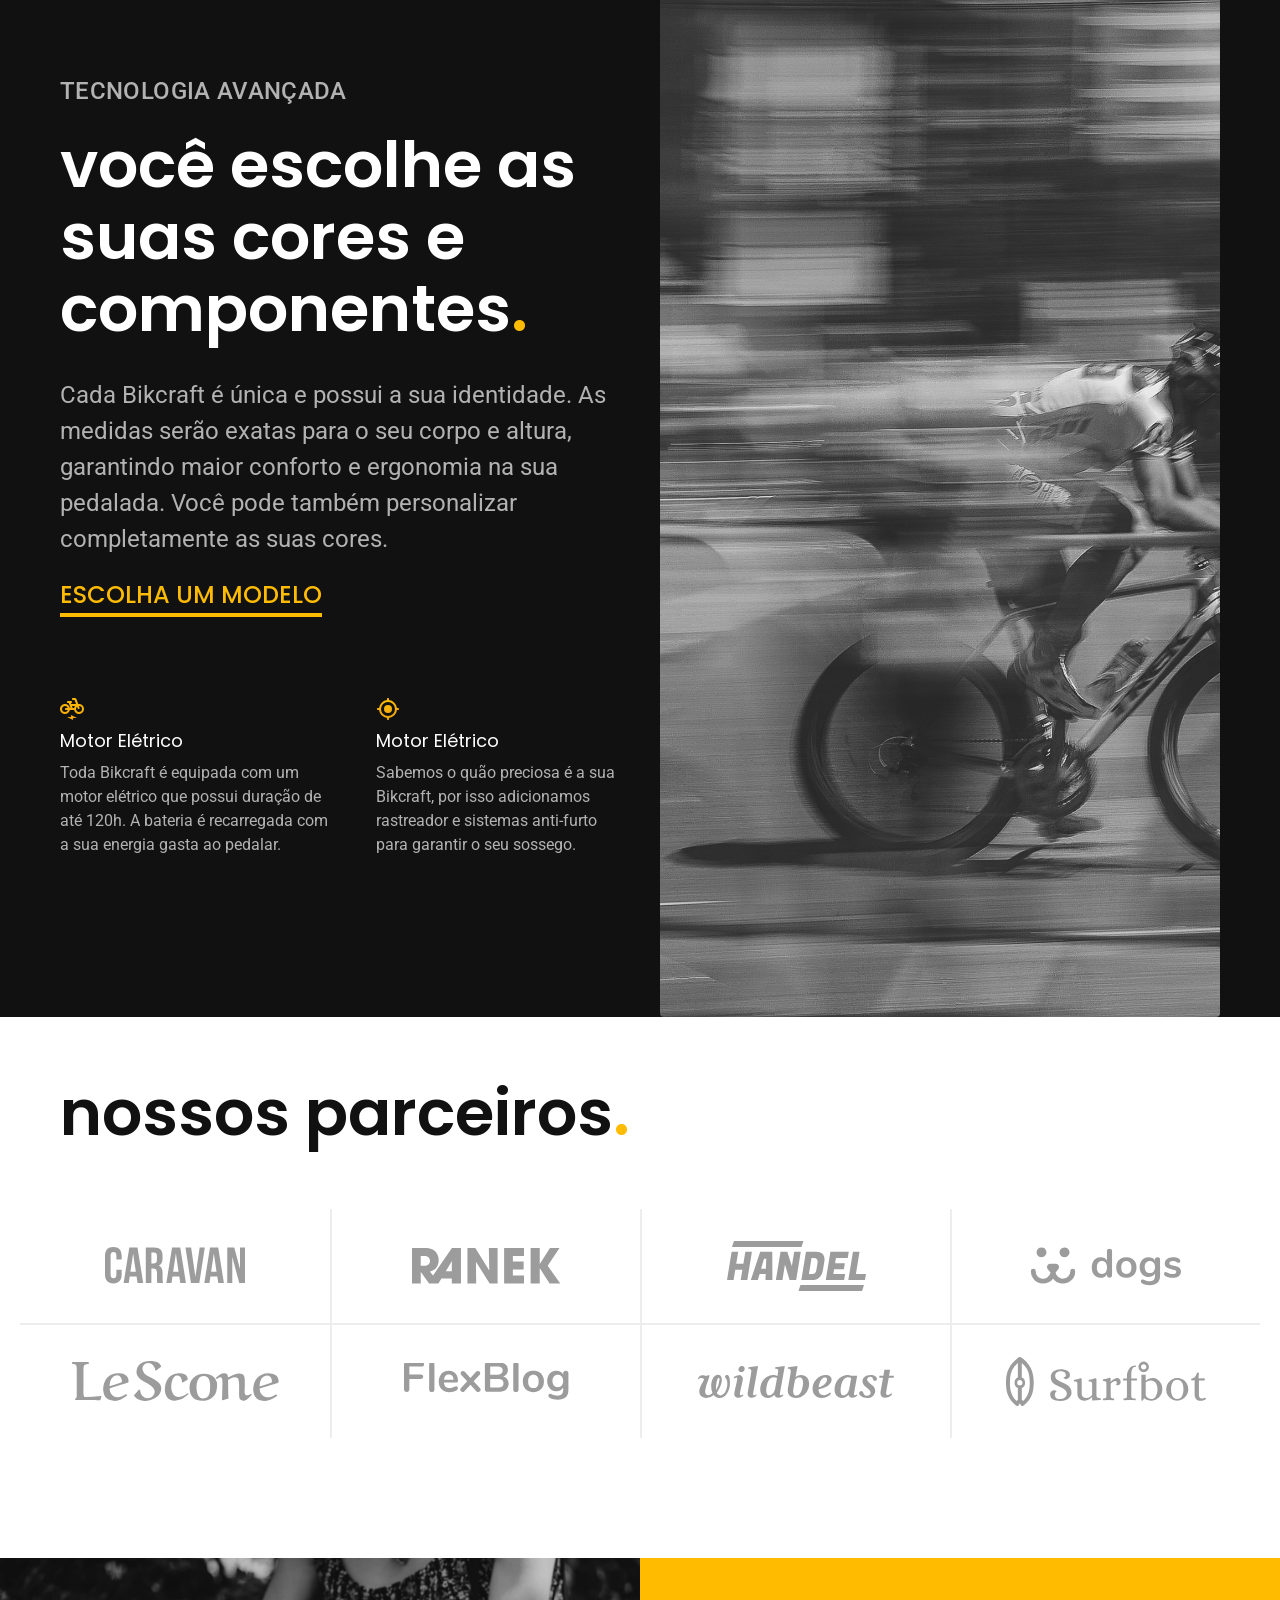
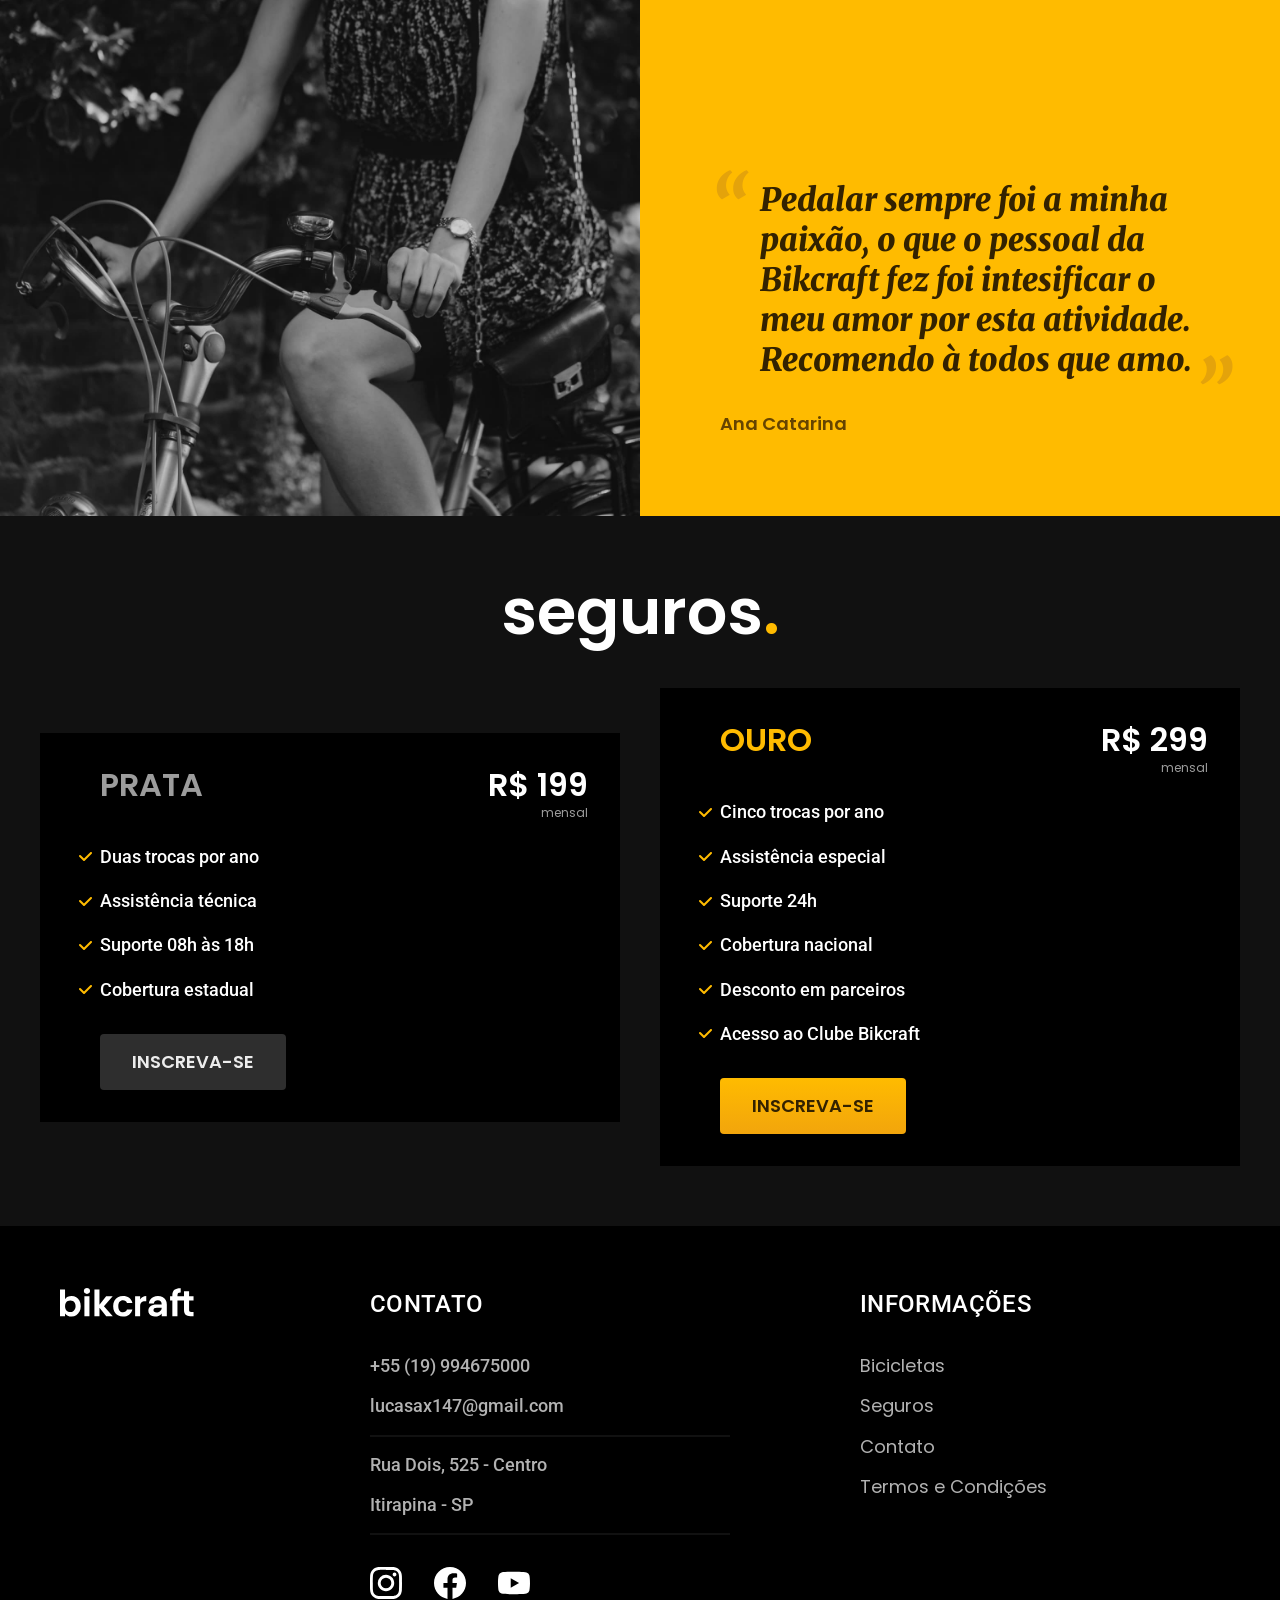
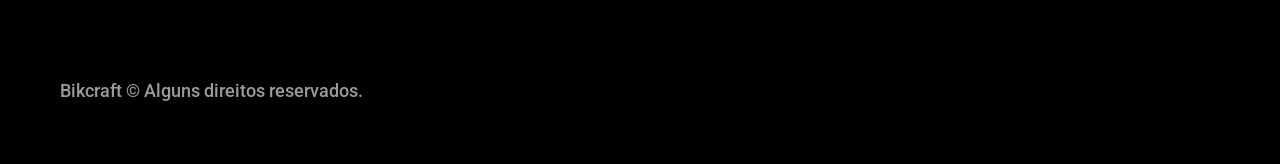
==== commit fbcd533d: "Footer" ====
--- a/index.html
+++ b/index.html
@@ -159,6 +159,44 @@
       </div>
     </div>
   </article>
+
+  <footer class="footer-bg">
+    <div class="footer container">
+      <img src="./img/bikcraft.svg" alt="Bikcraft">
+      <div class="footer-contato">
+        <h3 class="font-2-l-b cor-0">Contato</h3>
+        <ul class="font-2-m cor-5">
+          <li><a href="tel:+5519994675000">+55 (19) 994675000</a></li>
+          <li><a href="mailto:lucasax147@gmail.com">lucasax147@gmail.com</a></li>
+          <li>Rua Dois, 525 - Centro</li>
+          <li>Itirapina - SP</li>
+        </ul>
+        <div class="footer-redes">
+          <a href="https://www.instagram.com/ragazzi_147/">
+            <img src="./img/redes/instagram.svg" alt="instagram">
+          </a>
+          <a href="https://github.com/Ragazzi147">
+            <img src="./img/redes/facebook.svg" alt="facebook">
+          </a>
+          <a href="https://github.com/Ragazzi147">
+            <img src="./img/redes/youtube.svg" alt="youtube">
+          </a>
+        </div>
+      </div>
+      <div class="footer-informacoes">
+        <h3 class="font-2-l-b cor-0">Informações</h3>
+        <nav>
+          <ul class="font-1-m cor-5">
+            <li><a href="./bicicletas.html">Bicicletas</a></li>
+            <li><a href="./seguros.html">Seguros</a></li>
+            <li><a href="./contato.html">Contato</a></li>
+            <li><a href="./termos.html">Termos e Condições</a></li>
+          </ul>
+        </nav>
+      </div>
+      <p class="footer-copy font-2-m cor-6">Bikcraft © Alguns direitos reservados.</p>
+    </div>
+  </footer>
 </body>
 
 </html>
--- a/css/styles.css
+++ b/css/styles.css
@@ -3,6 +3,7 @@
 @import "./utilidades/cores.css";
 
 @import "./global/header.css";
+@import "./global/footer.css";
 
 /*Utilidades*/
 @import "./utilidades/componentes.css";
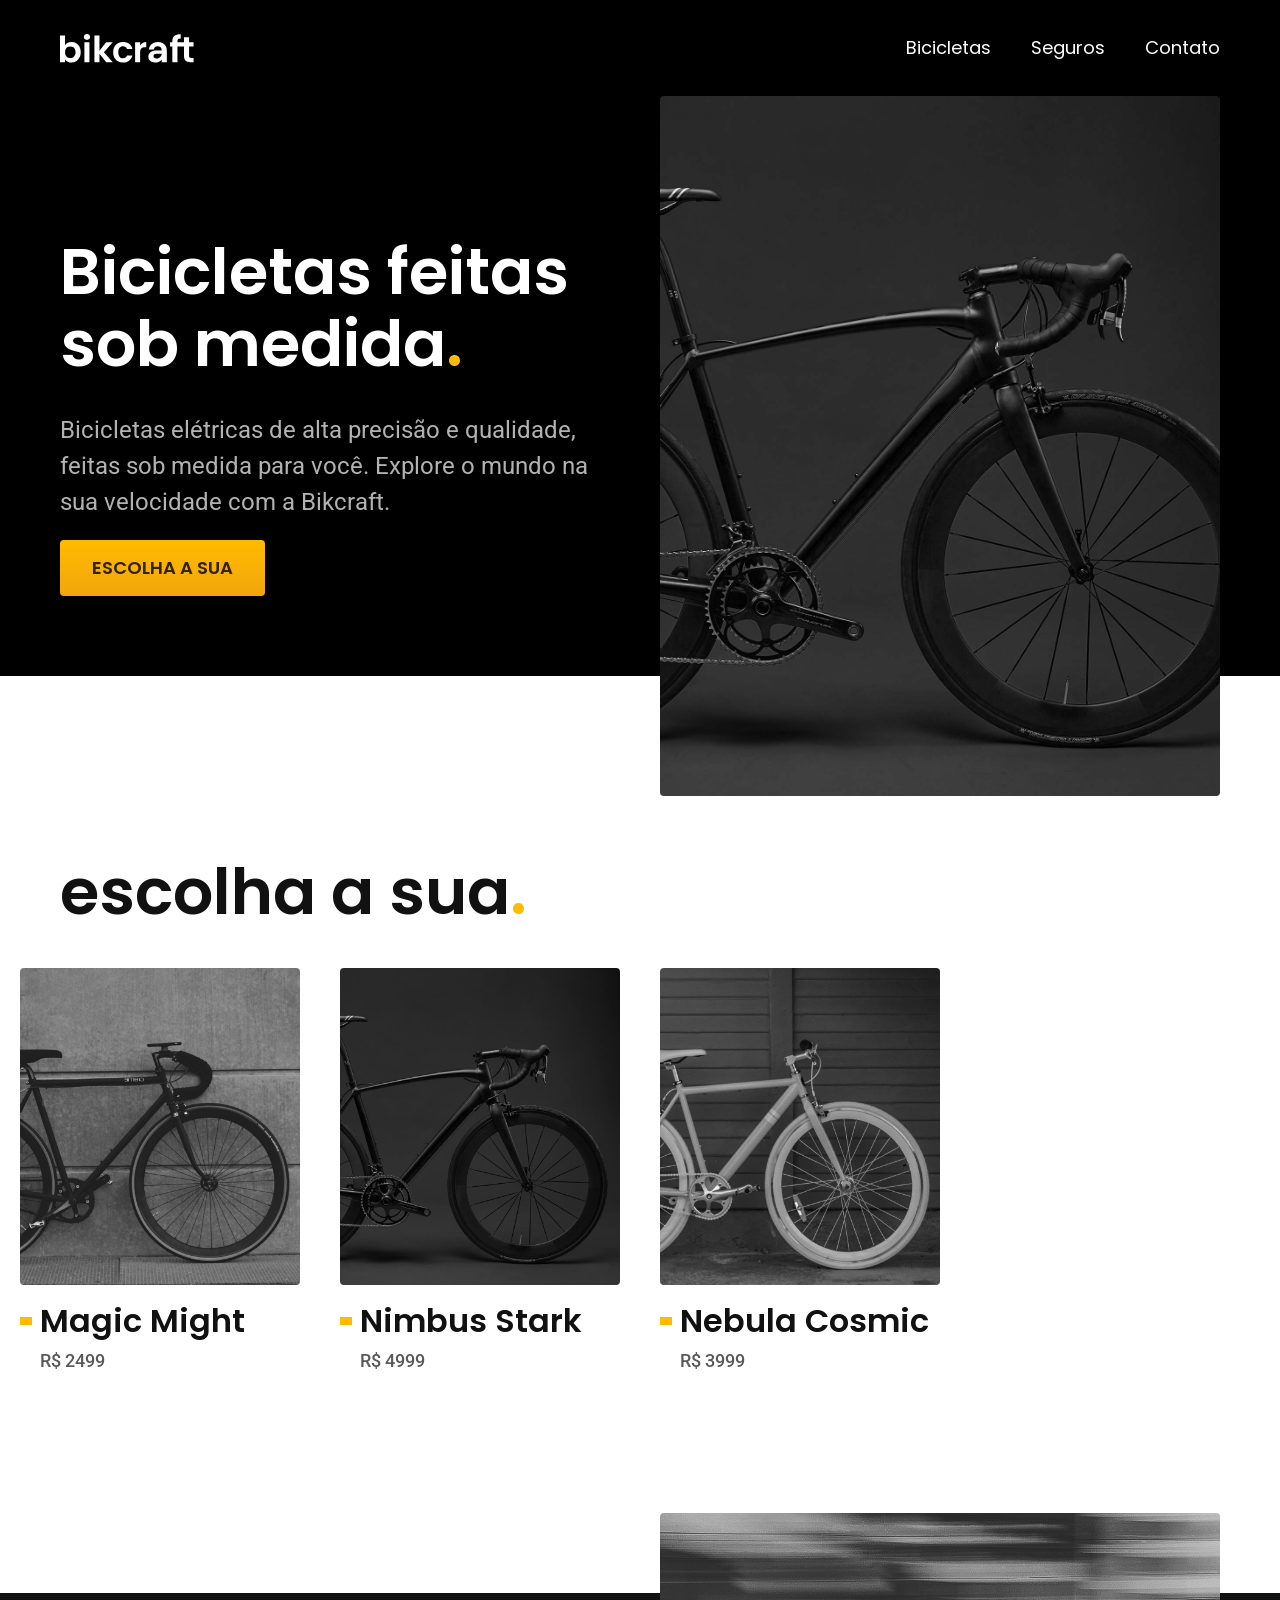
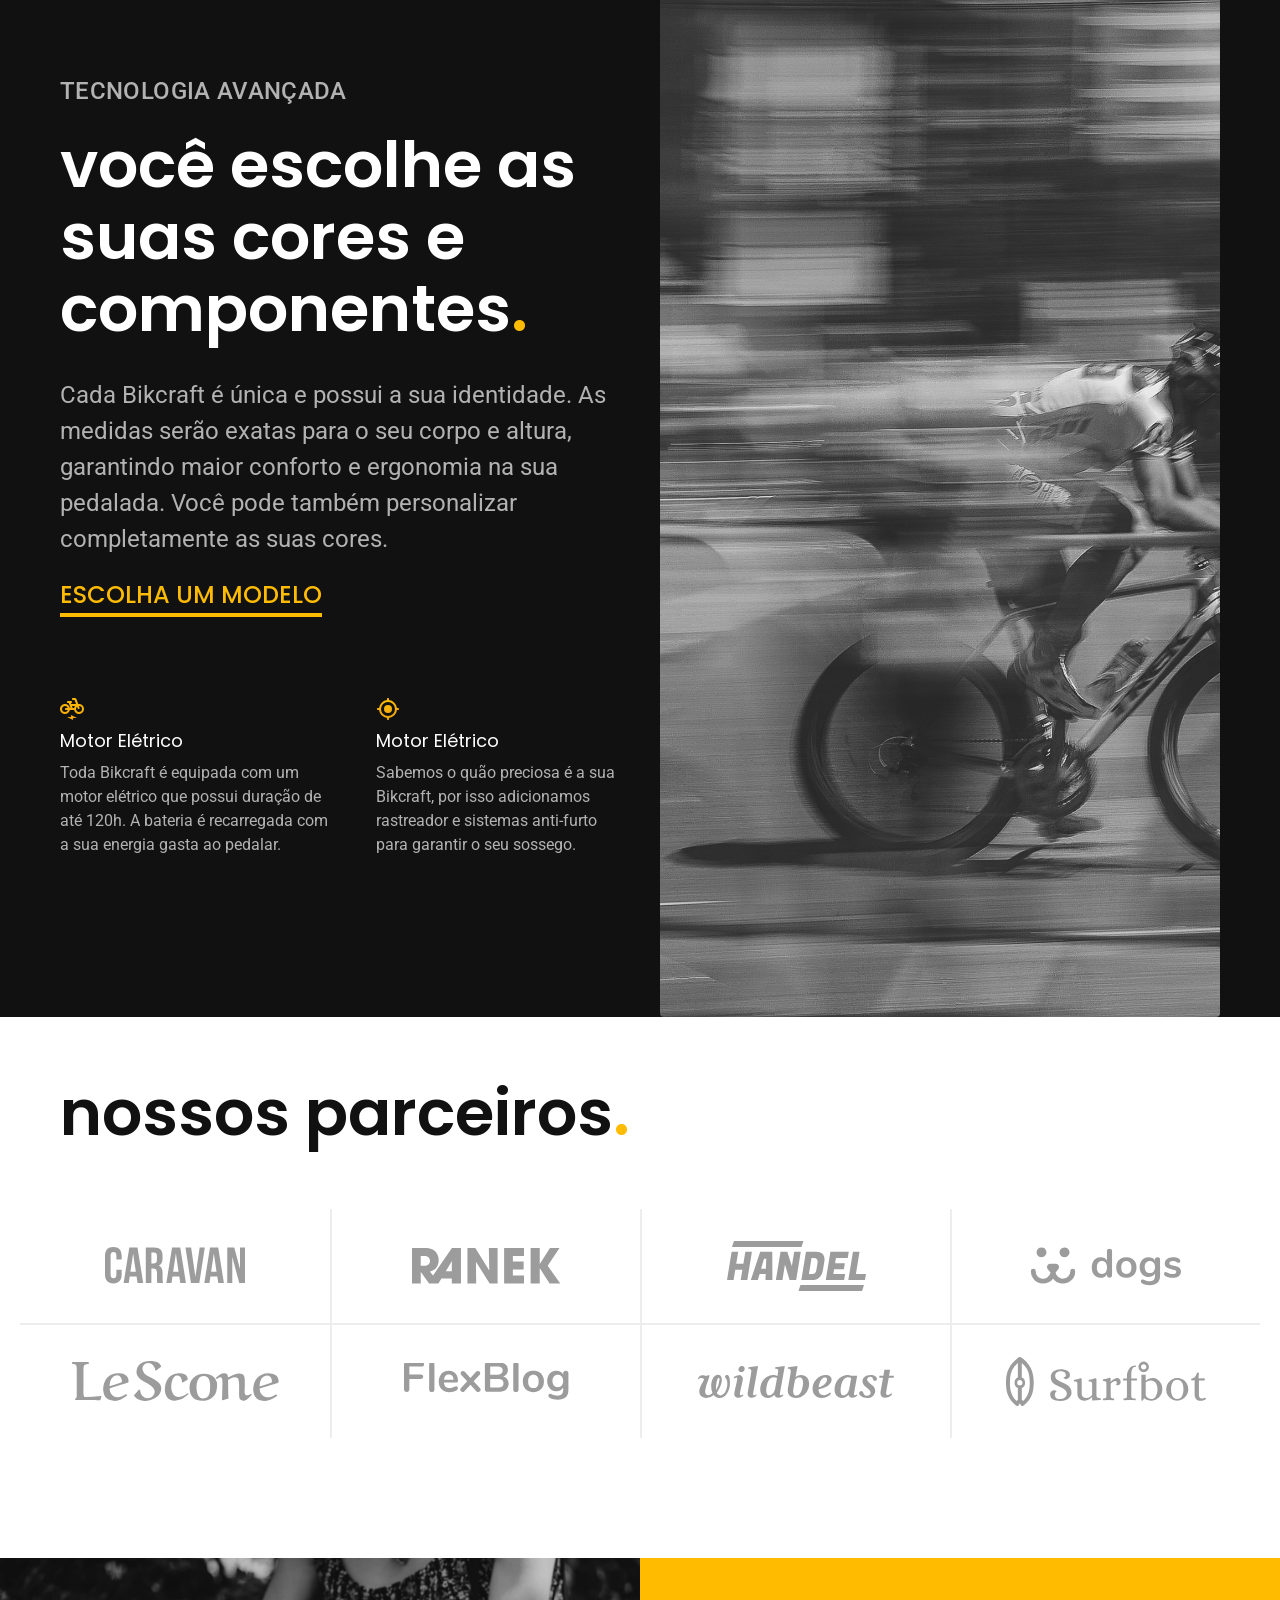
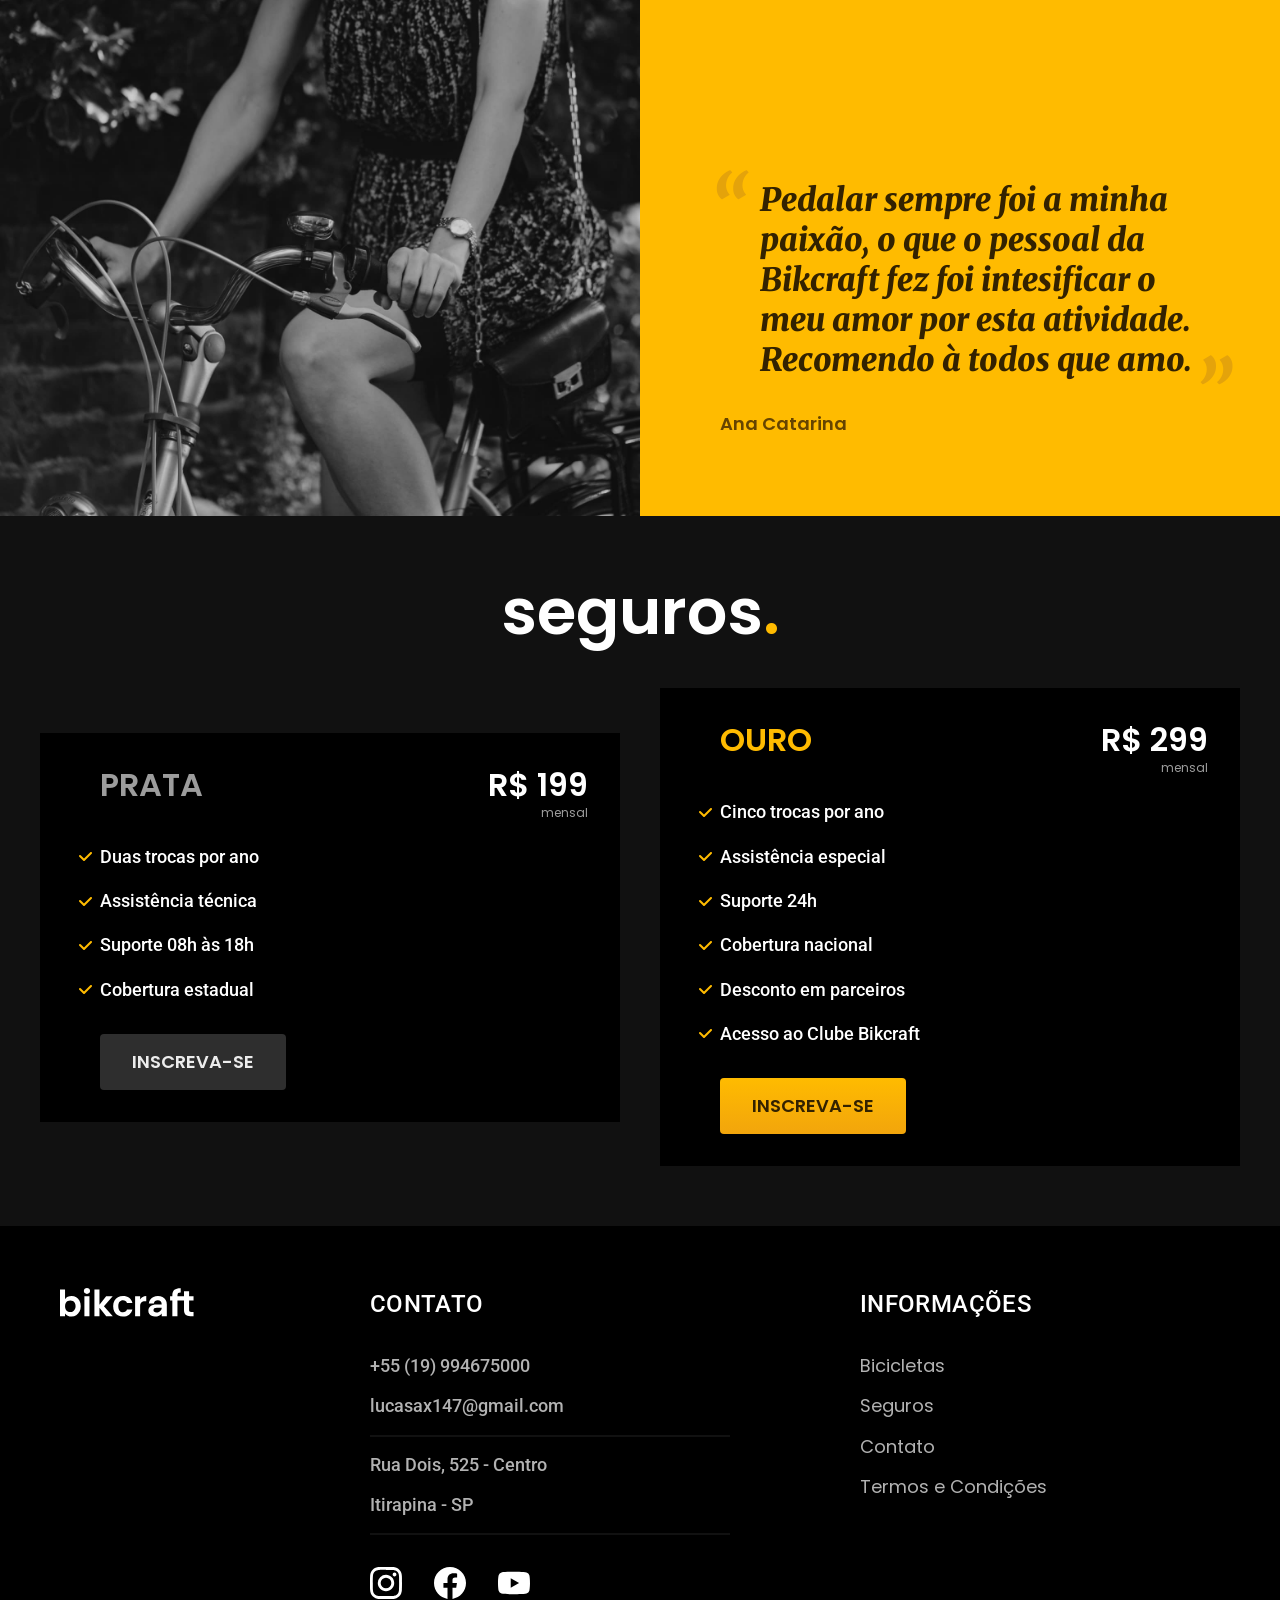
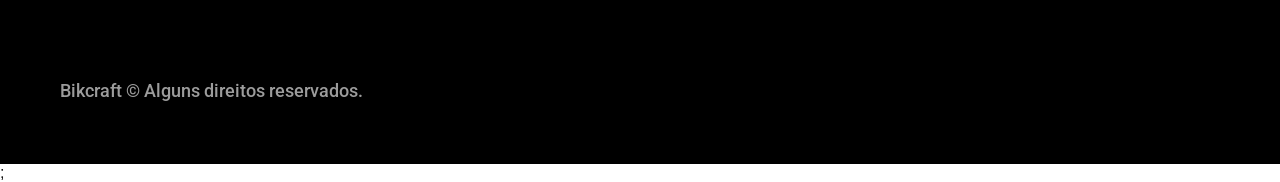
==== commit 1a5a46db: "Favicon" ====
--- a/index.html
+++ b/index.html
@@ -7,8 +7,10 @@
   <title>Bikcraft - Bicicletas Elétricas</title>
   <meta name="description" content="Bicicletas elétricas de alta precisão e qualidade, feitas sob medida para o cliente. Explore o mundo na sua velocidade com a Bikcraft.">
 
+
+  <link rel="shortcut icon" href="./favicon.svg" type="image/svg+xml">
+  <link rel="preload" href="./css/styles.css" as="style">
   <link rel="stylesheet" href="./css/styles.css">
-
 
   <link rel="preconnect" href="https://fonts.googleapis.com">
   <link rel="preconnect" href="https://fonts.gstatic.com" crossorigin>
@@ -197,6 +199,9 @@
       <p class="footer-copy font-2-m cor-6">Bikcraft © Alguns direitos reservados.</p>
     </div>
   </footer>
+
+  <script src="./js/plugins/simple-anime.js"></script>;
+  <script src="./js/script.js"></script>
 </body>
 
 </html>
--- a/css/styles.css
+++ b/css/styles.css
@@ -7,7 +7,11 @@
 
 /*Utilidades*/
 @import "./utilidades/componentes.css";
+@import "./utilidades/formulario.css";
 
+/*contato*/
+@import "./contato/contato.css";
+@import "./contato/lojas.css";
 
 /* Home */
 @import "./home/introducao.css";
@@ -15,11 +19,22 @@
 @import "./home/parceiros.css";
 @import "./home/depoimento.css";
 
+/* Bicicletas */
+@import "./bicicleta/bicicleta.css";
+@import "./bicicleta/seguro.css";
+
 
 /* Bicicletas */
 @import "./bicicletas/bicicletas-lista.css";
+@import "./bicicletas/bicicletas.css";
 
 /* Seguros */
 @import "./seguros/seguros.css";
+@import "./seguros/perguntas.css";
+@import "./seguros/vantagens.css";
 
+/*Termos*/
+@import "./termos/termos.css";
 
+/*Orcamento*/
+@import "./orcamento/orcamento.css";
--- a/css/styles.css
+++ b/css/styles.css
@@ -7,7 +7,11 @@
 
 /*Utilidades*/
 @import "./utilidades/componentes.css";
+@import "./utilidades/formulario.css";
 
+/*contato*/
+@import "./contato/contato.css";
+@import "./contato/lojas.css";
 
 /* Home */
 @import "./home/introducao.css";
@@ -15,11 +19,22 @@
 @import "./home/parceiros.css";
 @import "./home/depoimento.css";
 
+/* Bicicletas */
+@import "./bicicleta/bicicleta.css";
+@import "./bicicleta/seguro.css";
+
 
 /* Bicicletas */
 @import "./bicicletas/bicicletas-lista.css";
+@import "./bicicletas/bicicletas.css";
 
 /* Seguros */
 @import "./seguros/seguros.css";
+@import "./seguros/perguntas.css";
+@import "./seguros/vantagens.css";
 
+/*Termos*/
+@import "./termos/termos.css";
 
+/*Orcamento*/
+@import "./orcamento/orcamento.css";
